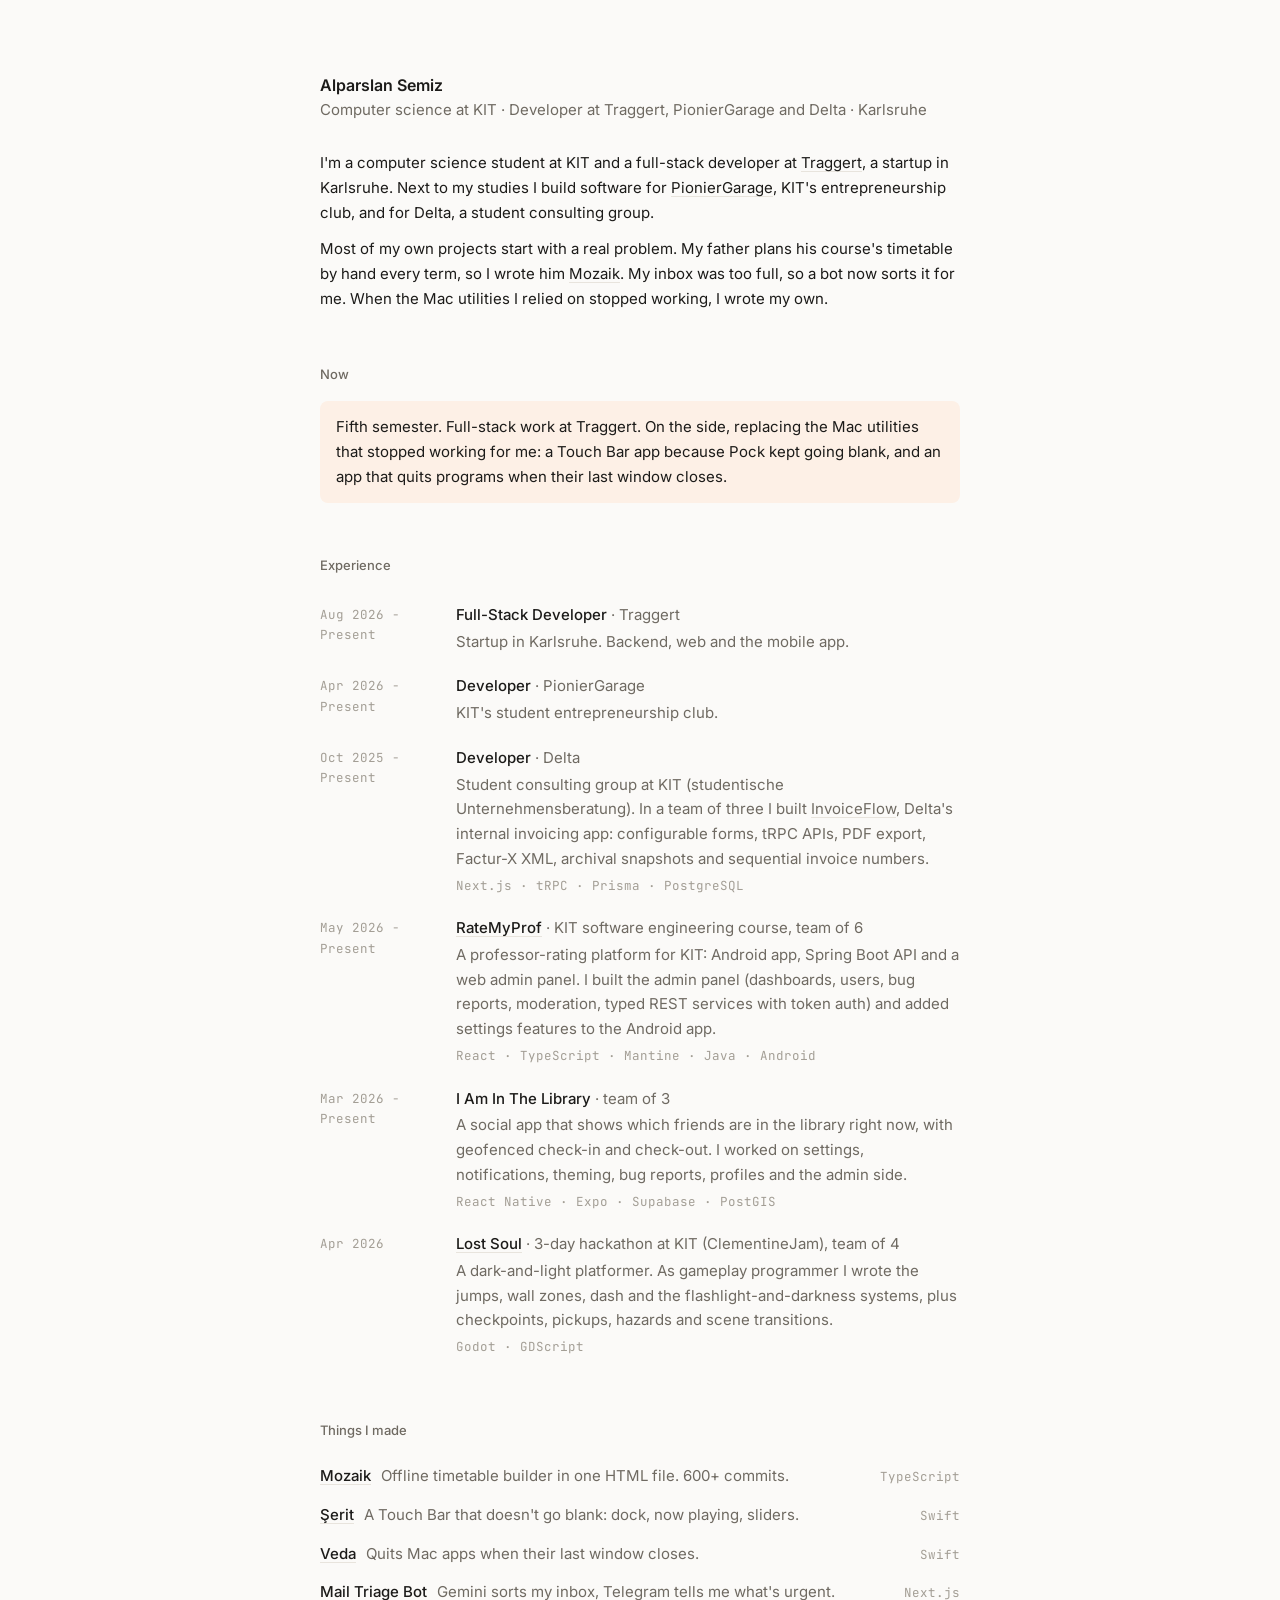
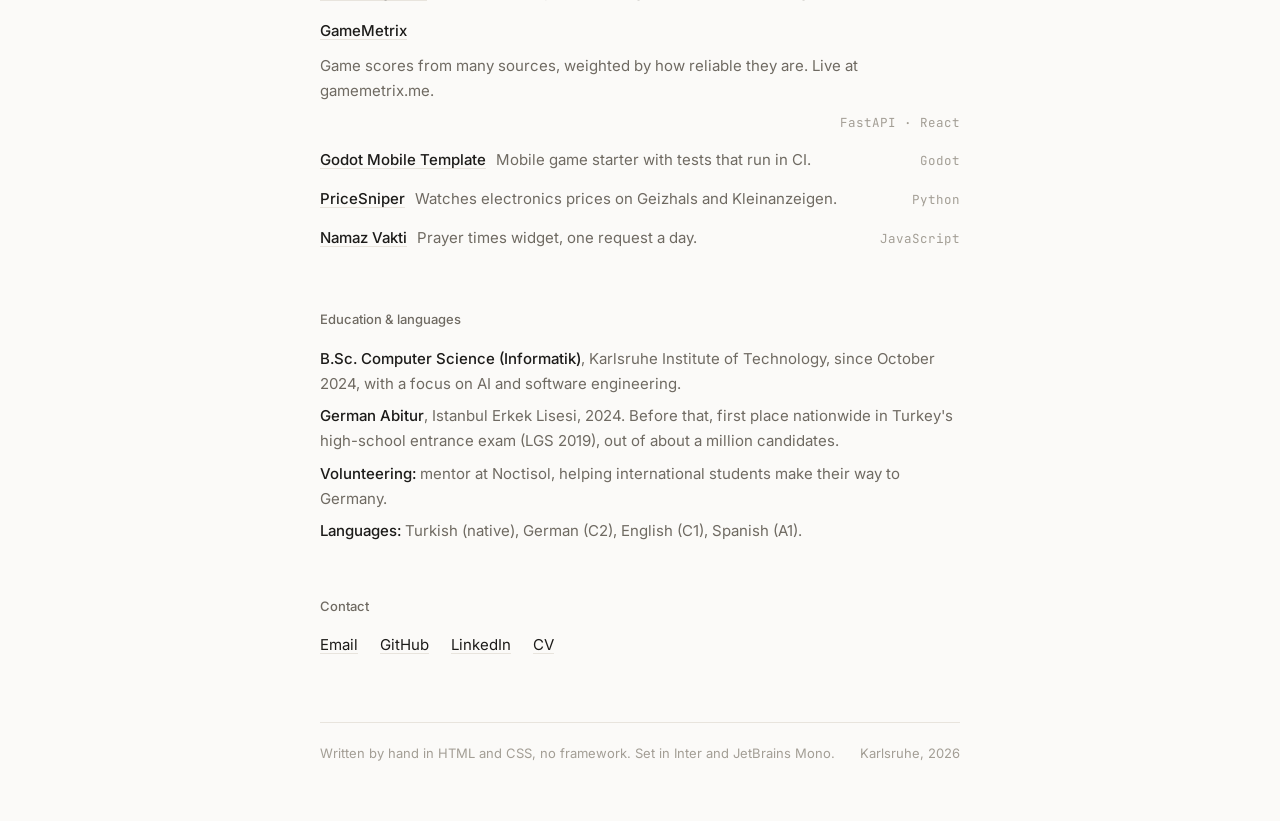
==== index.html @ f9fcf787 "Use the same intro as the GitHub profile" ====
<!doctype html>
<html lang="en">
<head>
<meta charset="utf-8">
<meta name="viewport" content="width=device-width, initial-scale=1">
<title>Alparslan Semiz</title>
<meta name="description" content="Computer science student at KIT and developer at Traggert and PionierGarage. I build small tools for specific people.">
<link rel="icon" href="data:image/svg+xml,<svg xmlns='http://www.w3.org/2000/svg' viewBox='0 0 100 100'><rect width='100' height='100' rx='22' fill='%23c2410c'/><text x='50' y='69' font-size='56' font-family='Georgia,serif' text-anchor='middle' fill='white'>a</text></svg>">
<link rel="preconnect" href="https://fonts.googleapis.com">
<link rel="preconnect" href="https://fonts.gstatic.com" crossorigin>
<link href="https://fonts.googleapis.com/css2?family=Inter:wght@400;500;600&family=JetBrains+Mono:wght@400&display=swap" rel="stylesheet">
<style>
:root{--bg:#fbfaf8;--ink:#1c1b19;--muted:#6f6a62;--faint:#a39e95;--line:#e8e4dd;--accent:#c2410c;--hl:#fdf0e6}
@media (prefers-color-scheme:dark){:root:not([data-theme="light"]){--bg:#121211;--ink:#ecebe8;--muted:#9d998f;--faint:#6b675f;--line:#262523;--accent:#fb923c;--hl:#2a1d14}}
:root[data-theme="dark"]{--bg:#121211;--ink:#ecebe8;--muted:#9d998f;--faint:#6b675f;--line:#262523;--accent:#fb923c;--hl:#2a1d14}
*{box-sizing:border-box;margin:0;padding:0}
body{background:var(--bg);color:var(--ink);font:15px/1.65 Inter,system-ui,sans-serif;-webkit-font-smoothing:antialiased}
main{max-width:680px;margin:0 auto;padding:72px 20px 56px}
a{color:inherit;text-decoration:underline;text-decoration-color:var(--line);text-underline-offset:3px;transition:text-decoration-color .15s}
a:hover{text-decoration-color:var(--accent)}
.mono{font-family:"JetBrains Mono",ui-monospace,monospace;font-size:12.5px;color:var(--faint)}
header h1{font-size:16px;font-weight:600}
header .sub{color:var(--muted)}
.intro{margin-top:28px}
.intro p+p{margin-top:12px}
section{margin-top:52px}
h2{font-size:13px;font-weight:500;color:var(--muted);margin-bottom:16px}
.now{background:var(--hl);border-radius:8px;padding:14px 16px;color:var(--ink)}
.rows{list-style:none}
.row{display:grid;grid-template-columns:116px 1fr;gap:4px 20px;padding:10px 0}
.row .when{padding-top:2px}
.row .what b{font-weight:500}
.row .what .org{color:var(--muted)}
.row .what p{color:var(--muted);margin-top:2px}
.row .what .meta{margin-top:4px}
.projects li{list-style:none;padding:7px 0;display:flex;gap:10px;align-items:baseline;flex-wrap:wrap}
.projects li a{font-weight:500}
.projects li span.d{color:var(--muted)}
.projects li .mono{margin-left:auto;white-space:nowrap}
.plain p{color:var(--muted)}
.plain p b{color:var(--ink);font-weight:500}
.contact{display:flex;flex-wrap:wrap;gap:8px 22px}
button.copy{font:inherit;color:inherit;background:none;border:0;cursor:pointer;text-decoration:underline;text-decoration-color:var(--line);text-underline-offset:3px}
button.copy:hover{text-decoration-color:var(--accent)}
footer{margin-top:64px;padding-top:20px;border-top:1px solid var(--line);color:var(--faint);font-size:13px;display:flex;justify-content:space-between;gap:12px;flex-wrap:wrap}
@media (max-width:560px){
  main{padding-top:48px}
  .row{grid-template-columns:1fr;gap:0}
  .projects li .mono{margin-left:0;width:100%}
}
</style>
</head>
<body>
<main>
  <header>
    <h1>Alparslan Semiz</h1>
    <div class="sub">Computer science at KIT · Developer at Traggert, PionierGarage and Delta · Karlsruhe</div>
  </header>

  <div class="intro">
    <p>I'm a computer science student at KIT and a full-stack developer at <a href="https://traggert.com">Traggert</a>, a startup in Karlsruhe. Next to my studies I build software for <a href="https://pioniergarage.de">PionierGarage</a>, KIT's entrepreneurship club, and for Delta, a student consulting group.</p>
    <p>Most of my own projects start with a real problem. My father plans his course's timetable by hand every term, so I wrote him <a href="https://github.com/AlparslanSemiz/Mozaik">Mozaik</a>. My inbox was too full, so a bot now sorts it for me. When the Mac utilities I relied on stopped working, I wrote my own.</p>
  </div>

  <section>
    <h2>Now</h2>
    <p class="now">Fifth semester. Full-stack work at Traggert. On the side, replacing the Mac utilities that stopped working for me: a Touch Bar app because Pock kept going blank, and an app that quits programs when their last window closes.</p>
  </section>

  <section>
    <h2>Experience</h2>
    <ul class="rows">
      <li class="row">
        <div class="when mono">Aug 2026 - Present</div>
        <div class="what"><b>Full-Stack Developer</b> <span class="org">· Traggert</span>
          <p>Startup in Karlsruhe. Backend, web and the mobile app.</p></div>
      </li>
      <li class="row">
        <div class="when mono">Apr 2026 - Present</div>
        <div class="what"><b>Developer</b> <span class="org">· PionierGarage</span>
          <p>KIT's student entrepreneurship club.</p></div>
      </li>
      <li class="row">
        <div class="when mono">Oct 2025 - Present</div>
        <div class="what"><b>Developer</b> <span class="org">· Delta</span>
          <p>Student consulting group at KIT (studentische Unternehmensberatung). In a team of three I built <a href="https://github.com/AlparslanSemiz/InvoiceFlow">InvoiceFlow</a>, Delta's internal invoicing app: configurable forms, tRPC APIs, PDF export, Factur-X XML, archival snapshots and sequential invoice numbers.</p>
          <div class="meta mono">Next.js · tRPC · Prisma · PostgreSQL</div></div>
      </li>
      <li class="row">
        <div class="when mono">May 2026 - Present</div>
        <div class="what"><b><a href="https://github.com/AlparslanSemiz/rate-my-professor">RateMyProf</a></b> <span class="org">· KIT software engineering course, team of 6</span>
          <p>A professor-rating platform for KIT: Android app, Spring Boot API and a web admin panel. I built the admin panel (dashboards, users, bug reports, moderation, typed REST services with token auth) and added settings features to the Android app.</p>
          <div class="meta mono">React · TypeScript · Mantine · Java · Android</div></div>
      </li>
      <li class="row">
        <div class="when mono">Mar 2026 - Present</div>
        <div class="what"><b>I Am In The Library</b> <span class="org">· team of 3</span>
          <p>A social app that shows which friends are in the library right now, with geofenced check-in and check-out. I worked on settings, notifications, theming, bug reports, profiles and the admin side.</p>
          <div class="meta mono">React Native · Expo · Supabase · PostGIS</div></div>
      </li>
      <li class="row">
        <div class="when mono">Apr 2026</div>
        <div class="what"><b><a href="https://github.com/AlparslanSemiz/lost-soul">Lost Soul</a></b> <span class="org">· 3-day hackathon at KIT (ClementineJam), team of 4</span>
          <p>A dark-and-light platformer. As gameplay programmer I wrote the jumps, wall zones, dash and the flashlight-and-darkness systems, plus checkpoints, pickups, hazards and scene transitions.</p>
          <div class="meta mono">Godot · GDScript</div></div>
      </li>
    </ul>
  </section>

  <section>
    <h2>Things I made</h2>
    <ul class="projects">
      <li><a href="https://github.com/AlparslanSemiz/Mozaik">Mozaik</a><span class="d">Offline timetable builder in one HTML file. 600+ commits.</span><span class="mono">TypeScript</span></li>
      <li><a href="https://github.com/AlparslanSemiz/Serit">Şerit</a><span class="d">A Touch Bar that doesn't go blank: dock, now playing, sliders.</span><span class="mono">Swift</span></li>
      <li><a href="https://github.com/AlparslanSemiz/Veda">Veda</a><span class="d">Quits Mac apps when their last window closes.</span><span class="mono">Swift</span></li>
      <li><a href="https://github.com/AlparslanSemiz/mail-triage-bot">Mail Triage Bot</a><span class="d">Gemini sorts my inbox, Telegram tells me what's urgent.</span><span class="mono">Next.js</span></li>
      <li><a href="https://gamemetrix.me">GameMetrix</a><span class="d">Game scores from many sources, weighted by how reliable they are. Live at gamemetrix.me.</span><span class="mono">FastAPI · React</span></li>
      <li><a href="https://github.com/AlparslanSemiz/godot-mobile-template">Godot Mobile Template</a><span class="d">Mobile game starter with tests that run in CI.</span><span class="mono">Godot</span></li>
      <li><a href="https://github.com/AlparslanSemiz/priceSniper">PriceSniper</a><span class="d">Watches electronics prices on Geizhals and Kleinanzeigen.</span><span class="mono">Python</span></li>
      <li><a href="https://github.com/AlparslanSemiz/namaz-vakti-widget">Namaz Vakti</a><span class="d">Prayer times widget, one request a day.</span><span class="mono">JavaScript</span></li>
    </ul>
  </section>

  <section class="plain">
    <h2>Education &amp; languages</h2>
    <p><b>B.Sc. Computer Science (Informatik)</b>, Karlsruhe Institute of Technology, since October 2024, with a focus on AI and software engineering.</p>
    <p style="margin-top:8px"><b>German Abitur</b>, Istanbul Erkek Lisesi, 2024. Before that, first place nationwide in Turkey's high-school entrance exam (LGS 2019), out of about a million candidates.</p>
    <p style="margin-top:8px"><b>Volunteering:</b> mentor at Noctisol, helping international students make their way to Germany.</p>
    <p style="margin-top:8px"><b>Languages:</b> Turkish (native), German (C2), English (C1), Spanish (A1).</p>
  </section>

  <section>
    <h2>Contact</h2>
    <div class="contact">
      <button class="copy" data-u="alparslansemiz" data-d="outlook.com" title="Copy email">Email</button>
      <a href="https://github.com/AlparslanSemiz">GitHub</a>
      <a href="https://www.linkedin.com/in/alparslansemiz/">LinkedIn</a>
      <a href="cv.html">CV</a>
    </div>
  </section>

  <footer>
    <span>Written by hand in HTML and CSS, no framework. Set in Inter and JetBrains Mono.</span>
    <span>Karlsruhe, 2026</span>
  </footer>
</main>
<script>
document.querySelectorAll('button.copy').forEach(function(b){
  var addr=b.dataset.u+'@'+b.dataset.d;
  b.addEventListener('click',function(){
    var done=function(){b.textContent='Copied: '+addr;setTimeout(function(){b.textContent='Email'},2400)};
    if(navigator.clipboard){navigator.clipboard.writeText(addr).then(done,function(){location.href='mailto:'+addr})}else{location.href='mailto:'+addr}
  });
});
</script>
</body>
</html>
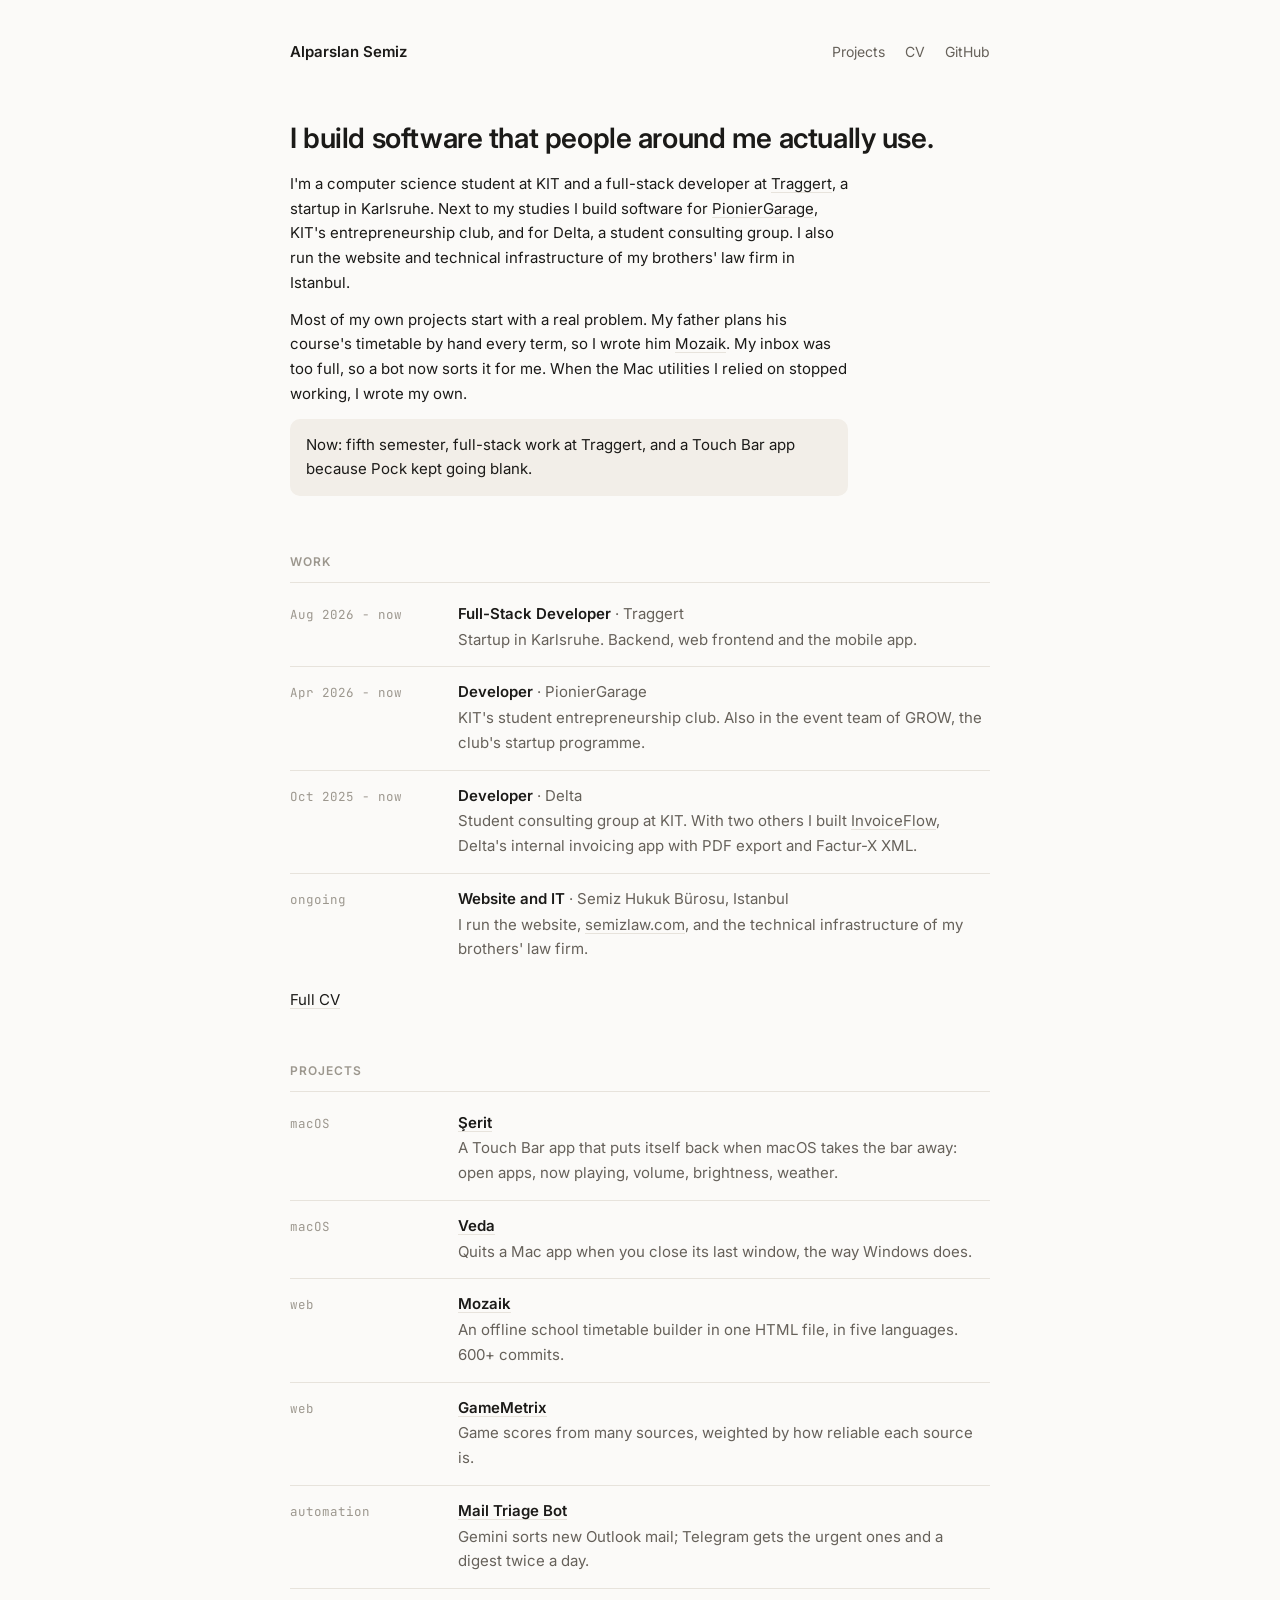
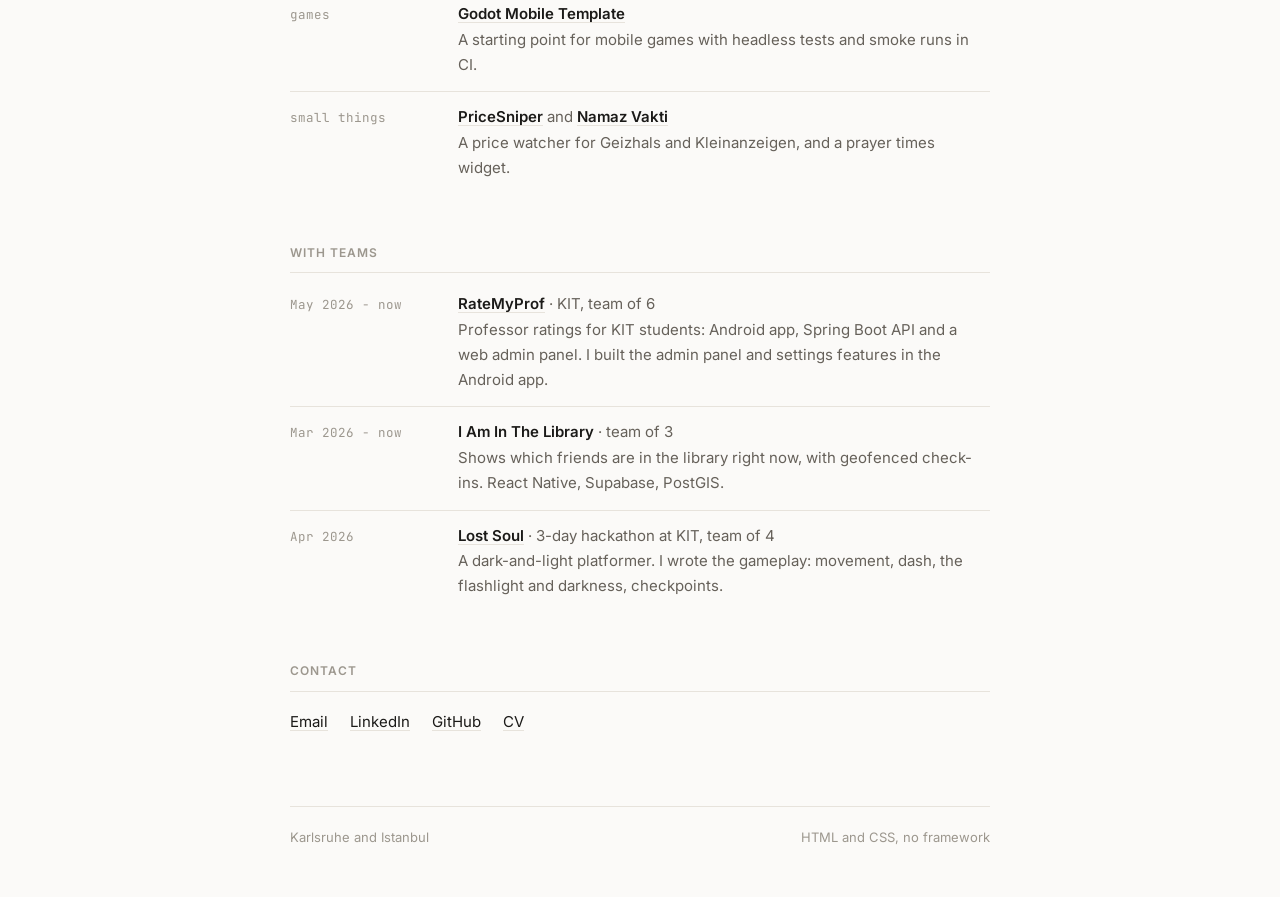
==== commit 8ece4553: "One design for the whole site: shared stylesheet, same header and grid on home and CV, cleaner print" ====
--- a/index.html
+++ b/index.html
@@ -4,151 +4,116 @@
 <meta charset="utf-8">
 <meta name="viewport" content="width=device-width, initial-scale=1">
 <title>Alparslan Semiz</title>
-<meta name="description" content="Computer science student at KIT and developer at Traggert and PionierGarage. I build small tools for specific people.">
+<meta name="description" content="Computer science student at KIT and full-stack developer at Traggert in Karlsruhe.">
 <link rel="icon" href="data:image/svg+xml,<svg xmlns='http://www.w3.org/2000/svg' viewBox='0 0 100 100'><rect width='100' height='100' rx='22' fill='%23c2410c'/><text x='50' y='69' font-size='56' font-family='Georgia,serif' text-anchor='middle' fill='white'>a</text></svg>">
 <link rel="preconnect" href="https://fonts.googleapis.com">
 <link rel="preconnect" href="https://fonts.gstatic.com" crossorigin>
 <link href="https://fonts.googleapis.com/css2?family=Inter:wght@400;500;600&family=JetBrains+Mono:wght@400&display=swap" rel="stylesheet">
-<style>
-:root{--bg:#fbfaf8;--ink:#1c1b19;--muted:#6f6a62;--faint:#a39e95;--line:#e8e4dd;--accent:#c2410c;--hl:#fdf0e6}
-@media (prefers-color-scheme:dark){:root:not([data-theme="light"]){--bg:#121211;--ink:#ecebe8;--muted:#9d998f;--faint:#6b675f;--line:#262523;--accent:#fb923c;--hl:#2a1d14}}
-:root[data-theme="dark"]{--bg:#121211;--ink:#ecebe8;--muted:#9d998f;--faint:#6b675f;--line:#262523;--accent:#fb923c;--hl:#2a1d14}
-*{box-sizing:border-box;margin:0;padding:0}
-body{background:var(--bg);color:var(--ink);font:15px/1.65 Inter,system-ui,sans-serif;-webkit-font-smoothing:antialiased}
-main{max-width:680px;margin:0 auto;padding:72px 20px 56px}
-a{color:inherit;text-decoration:underline;text-decoration-color:var(--line);text-underline-offset:3px;transition:text-decoration-color .15s}
-a:hover{text-decoration-color:var(--accent)}
-.mono{font-family:"JetBrains Mono",ui-monospace,monospace;font-size:12.5px;color:var(--faint)}
-header h1{font-size:16px;font-weight:600}
-header .sub{color:var(--muted)}
-.intro{margin-top:28px}
-.intro p+p{margin-top:12px}
-section{margin-top:52px}
-h2{font-size:13px;font-weight:500;color:var(--muted);margin-bottom:16px}
-.now{background:var(--hl);border-radius:8px;padding:14px 16px;color:var(--ink)}
-.rows{list-style:none}
-.row{display:grid;grid-template-columns:116px 1fr;gap:4px 20px;padding:10px 0}
-.row .when{padding-top:2px}
-.row .what b{font-weight:500}
-.row .what .org{color:var(--muted)}
-.row .what p{color:var(--muted);margin-top:2px}
-.row .what .meta{margin-top:4px}
-.projects li{list-style:none;padding:7px 0;display:flex;gap:10px;align-items:baseline;flex-wrap:wrap}
-.projects li a{font-weight:500}
-.projects li span.d{color:var(--muted)}
-.projects li .mono{margin-left:auto;white-space:nowrap}
-.plain p{color:var(--muted)}
-.plain p b{color:var(--ink);font-weight:500}
-.contact{display:flex;flex-wrap:wrap;gap:8px 22px}
-button.copy{font:inherit;color:inherit;background:none;border:0;cursor:pointer;text-decoration:underline;text-decoration-color:var(--line);text-underline-offset:3px}
-button.copy:hover{text-decoration-color:var(--accent)}
-footer{margin-top:64px;padding-top:20px;border-top:1px solid var(--line);color:var(--faint);font-size:13px;display:flex;justify-content:space-between;gap:12px;flex-wrap:wrap}
-@media (max-width:560px){
-  main{padding-top:48px}
-  .row{grid-template-columns:1fr;gap:0}
-  .projects li .mono{margin-left:0;width:100%}
-}
-</style>
+<link rel="stylesheet" href="style.css">
 </head>
 <body>
-<main>
-  <header>
-    <h1>Alparslan Semiz</h1>
-    <div class="sub">Computer science at KIT · Developer at Traggert, PionierGarage and Delta · Karlsruhe</div>
+<div class="wrap">
+  <header class="top">
+    <a class="name" href="./">Alparslan Semiz</a>
+    <nav><a href="#projects">Projects</a><a href="cv.html">CV</a><a href="https://github.com/AlparslanSemiz">GitHub</a></nav>
   </header>
 
-  <div class="intro">
-    <p>I'm a computer science student at KIT and a full-stack developer at <a href="https://traggert.com">Traggert</a>, a startup in Karlsruhe. Next to my studies I build software for <a href="https://pioniergarage.de">PionierGarage</a>, KIT's entrepreneurship club, and for Delta, a student consulting group.</p>
+  <div class="lead">
+    <h1>I build software that people around me actually use.</h1>
+    <p>I'm a computer science student at KIT and a full-stack developer at <a href="https://traggert.com">Traggert</a>, a startup in Karlsruhe. Next to my studies I build software for <a href="https://pioniergarage.de">PionierGarage</a>, KIT's entrepreneurship club, and for Delta, a student consulting group. I also run the website and technical infrastructure of my brothers' law firm in Istanbul.</p>
     <p>Most of my own projects start with a real problem. My father plans his course's timetable by hand every term, so I wrote him <a href="https://github.com/AlparslanSemiz/Mozaik">Mozaik</a>. My inbox was too full, so a bot now sorts it for me. When the Mac utilities I relied on stopped working, I wrote my own.</p>
+    <p class="note">Now: fifth semester, full-stack work at Traggert, and a Touch Bar app because Pock kept going blank.</p>
   </div>
 
   <section>
-    <h2>Now</h2>
-    <p class="now">Fifth semester. Full-stack work at Traggert. On the side, replacing the Mac utilities that stopped working for me: a Touch Bar app because Pock kept going blank, and an app that quits programs when their last window closes.</p>
+    <h2>Work</h2>
+    <div class="row">
+      <div class="when mono">Aug 2026 - now</div>
+      <div><h3>Full-Stack Developer <span class="at">· Traggert</span></h3><p>Startup in Karlsruhe. Backend, web frontend and the mobile app.</p></div>
+    </div>
+    <div class="row">
+      <div class="when mono">Apr 2026 - now</div>
+      <div><h3>Developer <span class="at">· PionierGarage</span></h3><p>KIT's student entrepreneurship club. Also in the event team of GROW, the club's startup programme.</p></div>
+    </div>
+    <div class="row">
+      <div class="when mono">Oct 2025 - now</div>
+      <div><h3>Developer <span class="at">· Delta</span></h3><p>Student consulting group at KIT. With two others I built <a href="https://github.com/AlparslanSemiz/InvoiceFlow">InvoiceFlow</a>, Delta's internal invoicing app with PDF export and Factur-X XML.</p></div>
+    </div>
+    <div class="row">
+      <div class="when mono">ongoing</div>
+      <div><h3>Website and IT <span class="at">· Semiz Hukuk Bürosu, Istanbul</span></h3><p>I run the website, <a href="https://semizlaw.com">semizlaw.com</a>, and the technical infrastructure of my brothers' law firm.</p></div>
+    </div>
+    <p class="links"><a href="cv.html">Full CV</a></p>
+  </section>
+
+  <section id="projects">
+    <h2>Projects</h2>
+    <div class="row">
+      <div class="when mono">macOS</div>
+      <div><h3><a href="https://github.com/AlparslanSemiz/Serit">Şerit</a></h3><p>A Touch Bar app that puts itself back when macOS takes the bar away: open apps, now playing, volume, brightness, weather.</p></div>
+    </div>
+    <div class="row">
+      <div class="when mono">macOS</div>
+      <div><h3><a href="https://github.com/AlparslanSemiz/Veda">Veda</a></h3><p>Quits a Mac app when you close its last window, the way Windows does.</p></div>
+    </div>
+    <div class="row">
+      <div class="when mono">web</div>
+      <div><h3><a href="https://github.com/AlparslanSemiz/Mozaik">Mozaik</a></h3><p>An offline school timetable builder in one HTML file, in five languages. 600+ commits.</p></div>
+    </div>
+    <div class="row">
+      <div class="when mono">web</div>
+      <div><h3><a href="https://gamemetrix.me">GameMetrix</a></h3><p>Game scores from many sources, weighted by how reliable each source is.</p></div>
+    </div>
+    <div class="row">
+      <div class="when mono">automation</div>
+      <div><h3><a href="https://github.com/AlparslanSemiz/mail-triage-bot">Mail Triage Bot</a></h3><p>Gemini sorts new Outlook mail; Telegram gets the urgent ones and a digest twice a day.</p></div>
+    </div>
+    <div class="row">
+      <div class="when mono">games</div>
+      <div><h3><a href="https://github.com/AlparslanSemiz/godot-mobile-template">Godot Mobile Template</a></h3><p>A starting point for mobile games with headless tests and smoke runs in CI.</p></div>
+    </div>
+    <div class="row">
+      <div class="when mono">small things</div>
+      <div><h3><a href="https://github.com/AlparslanSemiz/priceSniper">PriceSniper</a> <span class="at">and</span> <a href="https://github.com/AlparslanSemiz/namaz-vakti-widget">Namaz Vakti</a></h3><p>A price watcher for Geizhals and Kleinanzeigen, and a prayer times widget.</p></div>
+    </div>
   </section>
 
   <section>
-    <h2>Experience</h2>
-    <ul class="rows">
-      <li class="row">
-        <div class="when mono">Aug 2026 - Present</div>
-        <div class="what"><b>Full-Stack Developer</b> <span class="org">· Traggert</span>
-          <p>Startup in Karlsruhe. Backend, web and the mobile app.</p></div>
-      </li>
-      <li class="row">
-        <div class="when mono">Apr 2026 - Present</div>
-        <div class="what"><b>Developer</b> <span class="org">· PionierGarage</span>
-          <p>KIT's student entrepreneurship club.</p></div>
-      </li>
-      <li class="row">
-        <div class="when mono">Oct 2025 - Present</div>
-        <div class="what"><b>Developer</b> <span class="org">· Delta</span>
-          <p>Student consulting group at KIT (studentische Unternehmensberatung). In a team of three I built <a href="https://github.com/AlparslanSemiz/InvoiceFlow">InvoiceFlow</a>, Delta's internal invoicing app: configurable forms, tRPC APIs, PDF export, Factur-X XML, archival snapshots and sequential invoice numbers.</p>
-          <div class="meta mono">Next.js · tRPC · Prisma · PostgreSQL</div></div>
-      </li>
-      <li class="row">
-        <div class="when mono">May 2026 - Present</div>
-        <div class="what"><b><a href="https://github.com/AlparslanSemiz/rate-my-professor">RateMyProf</a></b> <span class="org">· KIT software engineering course, team of 6</span>
-          <p>A professor-rating platform for KIT: Android app, Spring Boot API and a web admin panel. I built the admin panel (dashboards, users, bug reports, moderation, typed REST services with token auth) and added settings features to the Android app.</p>
-          <div class="meta mono">React · TypeScript · Mantine · Java · Android</div></div>
-      </li>
-      <li class="row">
-        <div class="when mono">Mar 2026 - Present</div>
-        <div class="what"><b>I Am In The Library</b> <span class="org">· team of 3</span>
-          <p>A social app that shows which friends are in the library right now, with geofenced check-in and check-out. I worked on settings, notifications, theming, bug reports, profiles and the admin side.</p>
-          <div class="meta mono">React Native · Expo · Supabase · PostGIS</div></div>
-      </li>
-      <li class="row">
-        <div class="when mono">Apr 2026</div>
-        <div class="what"><b><a href="https://github.com/AlparslanSemiz/lost-soul">Lost Soul</a></b> <span class="org">· 3-day hackathon at KIT (ClementineJam), team of 4</span>
-          <p>A dark-and-light platformer. As gameplay programmer I wrote the jumps, wall zones, dash and the flashlight-and-darkness systems, plus checkpoints, pickups, hazards and scene transitions.</p>
-          <div class="meta mono">Godot · GDScript</div></div>
-      </li>
-    </ul>
-  </section>
-
-  <section>
-    <h2>Things I made</h2>
-    <ul class="projects">
-      <li><a href="https://github.com/AlparslanSemiz/Mozaik">Mozaik</a><span class="d">Offline timetable builder in one HTML file. 600+ commits.</span><span class="mono">TypeScript</span></li>
-      <li><a href="https://github.com/AlparslanSemiz/Serit">Şerit</a><span class="d">A Touch Bar that doesn't go blank: dock, now playing, sliders.</span><span class="mono">Swift</span></li>
-      <li><a href="https://github.com/AlparslanSemiz/Veda">Veda</a><span class="d">Quits Mac apps when their last window closes.</span><span class="mono">Swift</span></li>
-      <li><a href="https://github.com/AlparslanSemiz/mail-triage-bot">Mail Triage Bot</a><span class="d">Gemini sorts my inbox, Telegram tells me what's urgent.</span><span class="mono">Next.js</span></li>
-      <li><a href="https://gamemetrix.me">GameMetrix</a><span class="d">Game scores from many sources, weighted by how reliable they are. Live at gamemetrix.me.</span><span class="mono">FastAPI · React</span></li>
-      <li><a href="https://github.com/AlparslanSemiz/godot-mobile-template">Godot Mobile Template</a><span class="d">Mobile game starter with tests that run in CI.</span><span class="mono">Godot</span></li>
-      <li><a href="https://github.com/AlparslanSemiz/priceSniper">PriceSniper</a><span class="d">Watches electronics prices on Geizhals and Kleinanzeigen.</span><span class="mono">Python</span></li>
-      <li><a href="https://github.com/AlparslanSemiz/namaz-vakti-widget">Namaz Vakti</a><span class="d">Prayer times widget, one request a day.</span><span class="mono">JavaScript</span></li>
-    </ul>
-  </section>
-
-  <section class="plain">
-    <h2>Education &amp; languages</h2>
-    <p><b>B.Sc. Computer Science (Informatik)</b>, Karlsruhe Institute of Technology, since October 2024, with a focus on AI and software engineering.</p>
-    <p style="margin-top:8px"><b>German Abitur</b>, Istanbul Erkek Lisesi, 2024. Before that, first place nationwide in Turkey's high-school entrance exam (LGS 2019), out of about a million candidates.</p>
-    <p style="margin-top:8px"><b>Volunteering:</b> mentor at Noctisol, helping international students make their way to Germany.</p>
-    <p style="margin-top:8px"><b>Languages:</b> Turkish (native), German (C2), English (C1), Spanish (A1).</p>
+    <h2>With teams</h2>
+    <div class="row">
+      <div class="when mono">May 2026 - now</div>
+      <div><h3><a href="https://github.com/AlparslanSemiz/rate-my-professor">RateMyProf</a> <span class="at">· KIT, team of 6</span></h3><p>Professor ratings for KIT students: Android app, Spring Boot API and a web admin panel. I built the admin panel and settings features in the Android app.</p></div>
+    </div>
+    <div class="row">
+      <div class="when mono">Mar 2026 - now</div>
+      <div><h3>I Am In The Library <span class="at">· team of 3</span></h3><p>Shows which friends are in the library right now, with geofenced check-ins. React Native, Supabase, PostGIS.</p></div>
+    </div>
+    <div class="row">
+      <div class="when mono">Apr 2026</div>
+      <div><h3><a href="https://github.com/AlparslanSemiz/lost-soul">Lost Soul</a> <span class="at">· 3-day hackathon at KIT, team of 4</span></h3><p>A dark-and-light platformer. I wrote the gameplay: movement, dash, the flashlight and darkness, checkpoints.</p></div>
+    </div>
   </section>
 
   <section>
     <h2>Contact</h2>
-    <div class="contact">
-      <button class="copy" data-u="alparslansemiz" data-d="outlook.com" title="Copy email">Email</button>
+    <div class="links">
+      <button class="link" data-u="alparslansemiz" data-d="outlook.com">Email</button>
+      <a href="https://www.linkedin.com/in/alparslansemiz/">LinkedIn</a>
       <a href="https://github.com/AlparslanSemiz">GitHub</a>
-      <a href="https://www.linkedin.com/in/alparslansemiz/">LinkedIn</a>
       <a href="cv.html">CV</a>
     </div>
   </section>
 
   <footer>
-    <span>Written by hand in HTML and CSS, no framework. Set in Inter and JetBrains Mono.</span>
-    <span>Karlsruhe, 2026</span>
+    <span>Karlsruhe and Istanbul</span>
+    <span>HTML and CSS, no framework</span>
   </footer>
-</main>
+</div>
 <script>
-document.querySelectorAll('button.copy').forEach(function(b){
-  var addr=b.dataset.u+'@'+b.dataset.d;
+document.querySelectorAll('button.link').forEach(function(b){
+  var addr=b.dataset.u+'@'+b.dataset.d, label=b.textContent;
   b.addEventListener('click',function(){
-    var done=function(){b.textContent='Copied: '+addr;setTimeout(function(){b.textContent='Email'},2400)};
+    var done=function(){b.textContent='Copied: '+addr;setTimeout(function(){b.textContent=label},2400)};
     if(navigator.clipboard){navigator.clipboard.writeText(addr).then(done,function(){location.href='mailto:'+addr})}else{location.href='mailto:'+addr}
   });
 });
--- a/style.css
+++ b/style.css
@@ -0,0 +1,90 @@
+/* Shared by index.html and cv.html. One column, one grid, one set of type sizes. */
+:root{
+  --bg:#fbfaf8; --paper:#ffffff; --ink:#1b1a18; --muted:#66615a; --faint:#9c978e; --line:#e7e3dc;
+  --accent:#c2410c; --chip:#f2eee8;
+  --date:146px; --gap:22px;
+}
+@media (prefers-color-scheme:dark){:root:not([data-theme="light"]){
+  --bg:#121211; --paper:#171716; --ink:#ecebe7; --muted:#a19c92; --faint:#6d6961; --line:#272624; --accent:#fb923c; --chip:#211f1d;
+}}
+:root[data-theme="dark"]{
+  --bg:#121211; --paper:#171716; --ink:#ecebe7; --muted:#a19c92; --faint:#6d6961; --line:#272624; --accent:#fb923c; --chip:#211f1d;
+}
+*{box-sizing:border-box;margin:0;padding:0}
+html{-webkit-text-size-adjust:100%}
+body{background:var(--bg);color:var(--ink);font:15px/1.65 Inter,system-ui,-apple-system,sans-serif;-webkit-font-smoothing:antialiased}
+.wrap{max-width:740px;margin:0 auto;padding:0 20px}
+
+a{color:inherit;text-decoration:underline;text-decoration-color:var(--line);text-underline-offset:3px;transition:text-decoration-color .15s}
+a:hover{text-decoration-color:var(--accent)}
+.mono{font-family:"JetBrains Mono",ui-monospace,SFMono-Regular,monospace;font-size:12.5px;color:var(--faint)}
+
+/* top bar, identical on both pages */
+.top{display:flex;justify-content:space-between;align-items:baseline;gap:16px;padding:40px 0 0}
+.top .name{font-weight:600;text-decoration:none}
+.top nav{display:flex;gap:20px;font-size:14px}
+.top nav a{color:var(--muted);text-decoration:none}
+.top nav a:hover,.top nav a[aria-current]{color:var(--ink)}
+
+/* page heading */
+.lead{padding:56px 0 8px}
+.lead h1{font-size:28px;line-height:1.25;font-weight:600;letter-spacing:-.015em}
+.lead .sub{color:var(--muted);margin-top:6px}
+.lead p{margin-top:16px;max-width:62ch}
+.lead p+p{margin-top:12px}
+
+/* sections */
+section{padding-top:48px}
+h2{font-size:12px;font-weight:600;letter-spacing:.08em;text-transform:uppercase;color:var(--faint);
+   padding-bottom:10px;margin-bottom:6px;border-bottom:1px solid var(--line)}
+
+/* the one row layout: date on the left, content on the right */
+.row{display:grid;grid-template-columns:var(--date) 1fr;gap:2px var(--gap);padding:14px 0}
+.row + .row{border-top:1px solid var(--line)}
+.row .when{padding-top:2px}
+.row h3{font-size:15px;font-weight:600;line-height:1.45}
+.row h3 .at{font-weight:400;color:var(--muted)}
+.row p,.row li{color:var(--muted)}
+.row p{margin-top:3px}
+.row ul{margin:6px 0 0 18px}
+.row li+li{margin-top:2px}
+.row .tags{margin-top:8px;display:flex;flex-wrap:wrap;gap:6px}
+.row .tags span{font-family:"JetBrains Mono",monospace;font-size:11.5px;background:var(--chip);color:var(--muted);padding:3px 8px;border-radius:6px}
+
+.note{background:var(--chip);border-radius:10px;padding:14px 16px;margin-top:14px}
+
+/* key/value list (skills, languages) */
+.kv{display:grid;grid-template-columns:var(--date) 1fr;gap:8px var(--gap);padding-top:12px}
+.kv dt{font-family:"JetBrains Mono",monospace;font-size:12.5px;color:var(--faint);padding-top:2px}
+.kv dd{color:var(--ink)}
+
+.links{display:flex;flex-wrap:wrap;gap:8px 22px;padding-top:12px}
+button.link{font:inherit;color:inherit;background:none;border:0;cursor:pointer;text-decoration:underline;text-decoration-color:var(--line);text-underline-offset:3px}
+button.link:hover{text-decoration-color:var(--accent)}
+
+footer{margin-top:72px;padding:20px 0 48px;border-top:1px solid var(--line);color:var(--faint);font-size:13px;display:flex;justify-content:space-between;gap:12px;flex-wrap:wrap}
+
+.print{font-size:14px}
+@media (max-width:600px){
+  :root{--date:1fr}
+  .row,.kv{grid-template-columns:1fr;gap:0}
+  .kv dd{margin-bottom:8px}
+  .lead{padding-top:40px}
+  .top nav{gap:14px}
+}
+
+@media print{
+  @page{size:A4;margin:14mm 15mm}
+  :root{--bg:#fff;--paper:#fff;--ink:#111;--muted:#3f3c38;--faint:#6d6961;--line:#dedad3;--accent:#9a3412;--chip:#f3f0eb;--date:33mm}
+  .mono,.kv dt{font-size:8pt}
+  .row h3{font-size:10.5pt}
+  body{font-size:9.6pt;line-height:1.45;background:#fff}
+  .wrap{max-width:none;padding:0}
+  .top,.no-print,footer{display:none}
+  .lead{padding:10px 0 0}
+  .lead h1{font-size:19pt}
+  section{padding-top:14px;break-inside:auto}
+  .row{padding:6px 0;break-inside:avoid}
+  .row .tags span{background:none;padding:0;margin-right:4px}
+  a{text-decoration:none}
+}
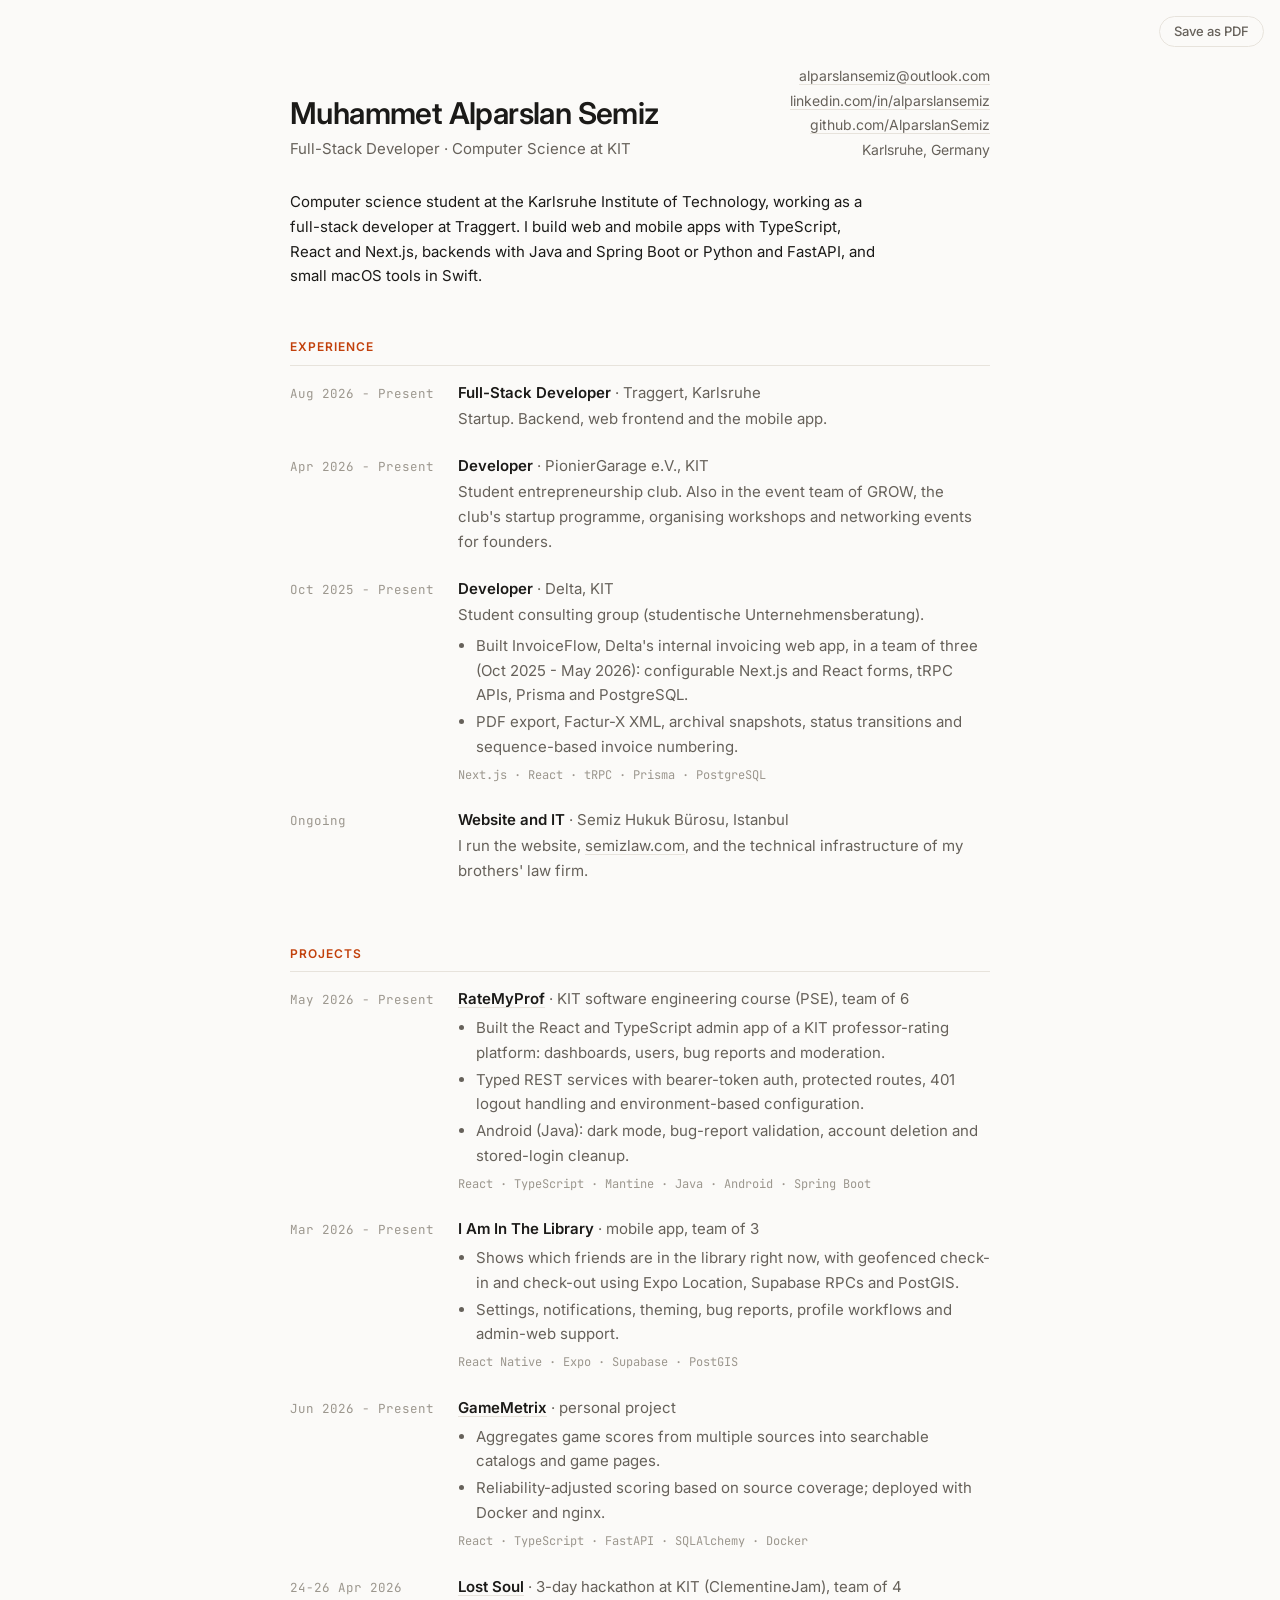
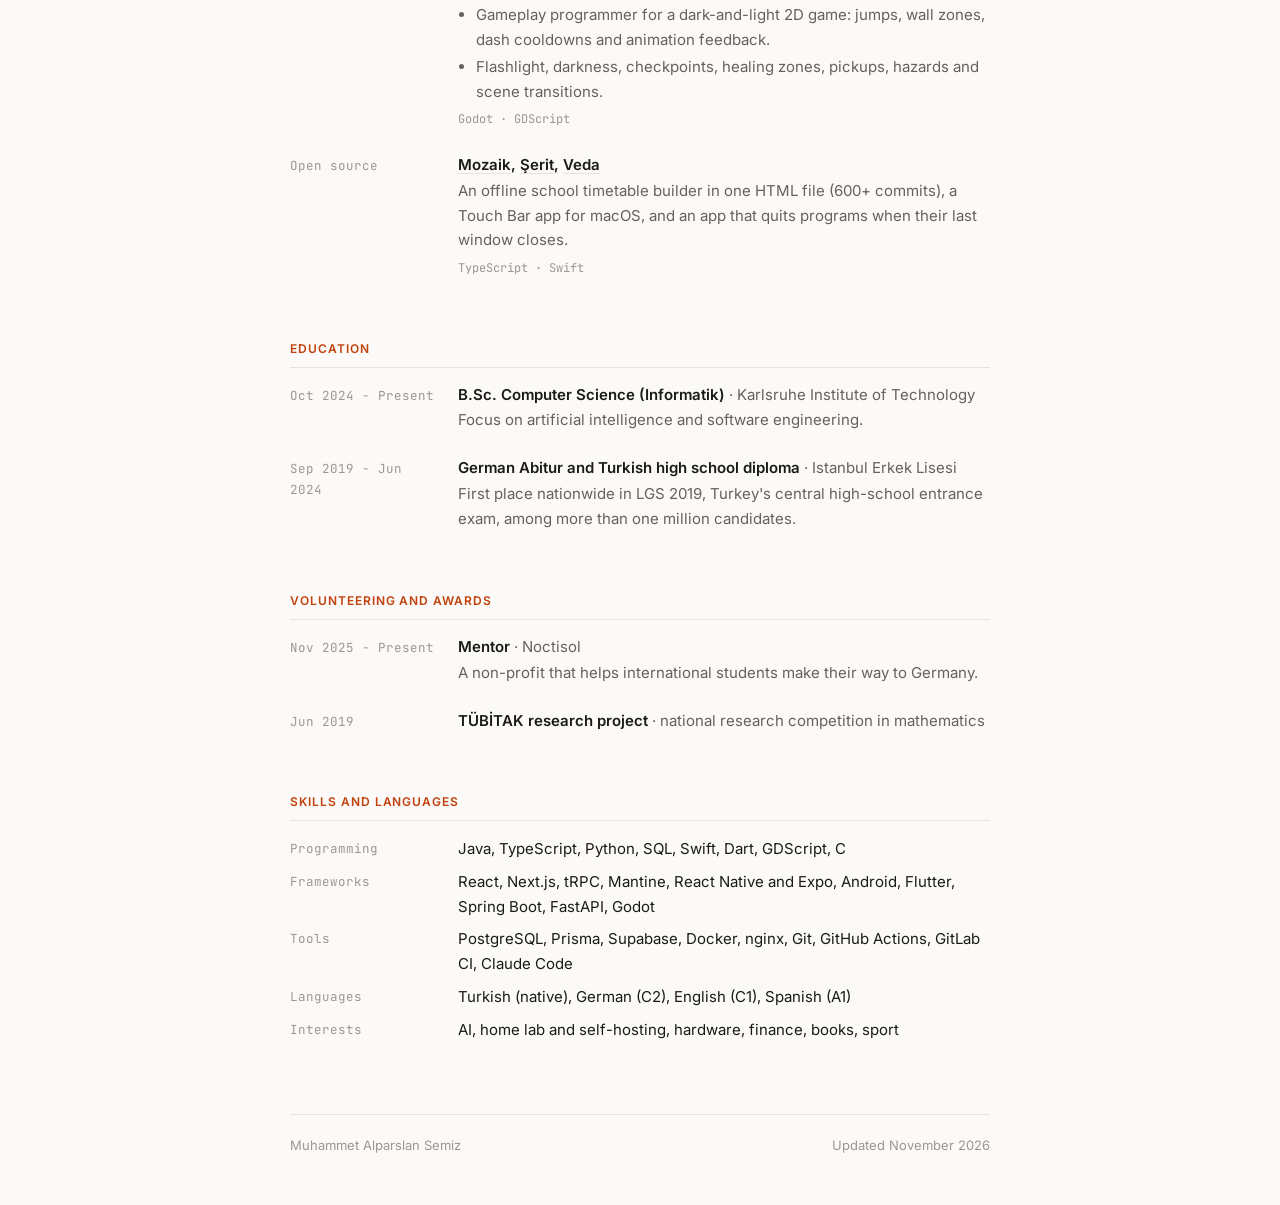
==== commit 58182736: "Make the site a single CV page; cv.html redirects to it" ====
--- a/index.html
+++ b/index.html
@@ -3,8 +3,8 @@
 <head>
 <meta charset="utf-8">
 <meta name="viewport" content="width=device-width, initial-scale=1">
-<title>Alparslan Semiz</title>
-<meta name="description" content="Computer science student at KIT and full-stack developer at Traggert in Karlsruhe.">
+<title>Alparslan Semiz · CV</title>
+<meta name="description" content="Alparslan Semiz: computer science student at KIT and full-stack developer at Traggert in Karlsruhe.">
 <link rel="icon" href="data:image/svg+xml,<svg xmlns='http://www.w3.org/2000/svg' viewBox='0 0 100 100'><rect width='100' height='100' rx='22' fill='%23c2410c'/><text x='50' y='69' font-size='56' font-family='Georgia,serif' text-anchor='middle' fill='white'>a</text></svg>">
 <link rel="preconnect" href="https://fonts.googleapis.com">
 <link rel="preconnect" href="https://fonts.gstatic.com" crossorigin>
@@ -12,111 +12,140 @@
 <link rel="stylesheet" href="style.css">
 </head>
 <body>
+<button class="save" onclick="window.print()">Save as PDF</button>
 <div class="wrap">
-  <header class="top">
-    <a class="name" href="./">Alparslan Semiz</a>
-    <nav><a href="#projects">Projects</a><a href="cv.html">CV</a><a href="https://github.com/AlparslanSemiz">GitHub</a></nav>
+  <header class="cv-head">
+    <div>
+      <h1>Muhammet Alparslan Semiz</h1>
+      <div class="role">Full-Stack Developer · Computer Science at KIT</div>
+    </div>
+    <div class="contact">
+      <a href="mailto:alparslansemiz@outlook.com">alparslansemiz@outlook.com</a><br>
+      <a href="https://www.linkedin.com/in/alparslansemiz/">linkedin.com/in/alparslansemiz</a><br>
+      <a href="https://github.com/AlparslanSemiz">github.com/AlparslanSemiz</a><br>
+      Karlsruhe, Germany
+    </div>
   </header>
 
-  <div class="lead">
-    <h1>I build software that people around me actually use.</h1>
-    <p>I'm a computer science student at KIT and a full-stack developer at <a href="https://traggert.com">Traggert</a>, a startup in Karlsruhe. Next to my studies I build software for <a href="https://pioniergarage.de">PionierGarage</a>, KIT's entrepreneurship club, and for Delta, a student consulting group. I also run the website and technical infrastructure of my brothers' law firm in Istanbul.</p>
-    <p>Most of my own projects start with a real problem. My father plans his course's timetable by hand every term, so I wrote him <a href="https://github.com/AlparslanSemiz/Mozaik">Mozaik</a>. My inbox was too full, so a bot now sorts it for me. When the Mac utilities I relied on stopped working, I wrote my own.</p>
-    <p class="note">Now: fifth semester, full-stack work at Traggert, and a Touch Bar app because Pock kept going blank.</p>
-  </div>
+  <p class="summary">Computer science student at the Karlsruhe Institute of Technology, working as a full-stack developer at Traggert. I build web and mobile apps with TypeScript, React and Next.js, backends with Java and Spring Boot or Python and FastAPI, and small macOS tools in Swift.</p>
 
   <section>
-    <h2>Work</h2>
+    <h2>Experience</h2>
     <div class="row">
-      <div class="when mono">Aug 2026 - now</div>
-      <div><h3>Full-Stack Developer <span class="at">· Traggert</span></h3><p>Startup in Karlsruhe. Backend, web frontend and the mobile app.</p></div>
+      <div class="when mono">Aug 2026 - Present</div>
+      <div><h3>Full-Stack Developer <span class="at">· Traggert, Karlsruhe</span></h3>
+        <p>Startup. Backend, web frontend and the mobile app.</p></div>
     </div>
     <div class="row">
-      <div class="when mono">Apr 2026 - now</div>
-      <div><h3>Developer <span class="at">· PionierGarage</span></h3><p>KIT's student entrepreneurship club. Also in the event team of GROW, the club's startup programme.</p></div>
+      <div class="when mono">Apr 2026 - Present</div>
+      <div><h3>Developer <span class="at">· PionierGarage e.V., KIT</span></h3>
+        <p>Student entrepreneurship club. Also in the event team of GROW, the club's startup programme, organising workshops and networking events for founders.</p></div>
     </div>
     <div class="row">
-      <div class="when mono">Oct 2025 - now</div>
-      <div><h3>Developer <span class="at">· Delta</span></h3><p>Student consulting group at KIT. With two others I built <a href="https://github.com/AlparslanSemiz/InvoiceFlow">InvoiceFlow</a>, Delta's internal invoicing app with PDF export and Factur-X XML.</p></div>
+      <div class="when mono">Oct 2025 - Present</div>
+      <div><h3>Developer <span class="at">· Delta, KIT</span></h3>
+        <p>Student consulting group (studentische Unternehmensberatung).</p>
+        <ul>
+          <li>Built InvoiceFlow, Delta's internal invoicing web app, in a team of three (Oct 2025 - May 2026): configurable Next.js and React forms, tRPC APIs, Prisma and PostgreSQL.</li>
+          <li>PDF export, Factur-X XML, archival snapshots, status transitions and sequence-based invoice numbering.</li>
+        </ul>
+        <div class="tech">Next.js · React · tRPC · Prisma · PostgreSQL</div></div>
     </div>
     <div class="row">
-      <div class="when mono">ongoing</div>
-      <div><h3>Website and IT <span class="at">· Semiz Hukuk Bürosu, Istanbul</span></h3><p>I run the website, <a href="https://semizlaw.com">semizlaw.com</a>, and the technical infrastructure of my brothers' law firm.</p></div>
-    </div>
-    <p class="links"><a href="cv.html">Full CV</a></p>
-  </section>
-
-  <section id="projects">
-    <h2>Projects</h2>
-    <div class="row">
-      <div class="when mono">macOS</div>
-      <div><h3><a href="https://github.com/AlparslanSemiz/Serit">Şerit</a></h3><p>A Touch Bar app that puts itself back when macOS takes the bar away: open apps, now playing, volume, brightness, weather.</p></div>
-    </div>
-    <div class="row">
-      <div class="when mono">macOS</div>
-      <div><h3><a href="https://github.com/AlparslanSemiz/Veda">Veda</a></h3><p>Quits a Mac app when you close its last window, the way Windows does.</p></div>
-    </div>
-    <div class="row">
-      <div class="when mono">web</div>
-      <div><h3><a href="https://github.com/AlparslanSemiz/Mozaik">Mozaik</a></h3><p>An offline school timetable builder in one HTML file, in five languages. 600+ commits.</p></div>
-    </div>
-    <div class="row">
-      <div class="when mono">web</div>
-      <div><h3><a href="https://gamemetrix.me">GameMetrix</a></h3><p>Game scores from many sources, weighted by how reliable each source is.</p></div>
-    </div>
-    <div class="row">
-      <div class="when mono">automation</div>
-      <div><h3><a href="https://github.com/AlparslanSemiz/mail-triage-bot">Mail Triage Bot</a></h3><p>Gemini sorts new Outlook mail; Telegram gets the urgent ones and a digest twice a day.</p></div>
-    </div>
-    <div class="row">
-      <div class="when mono">games</div>
-      <div><h3><a href="https://github.com/AlparslanSemiz/godot-mobile-template">Godot Mobile Template</a></h3><p>A starting point for mobile games with headless tests and smoke runs in CI.</p></div>
-    </div>
-    <div class="row">
-      <div class="when mono">small things</div>
-      <div><h3><a href="https://github.com/AlparslanSemiz/priceSniper">PriceSniper</a> <span class="at">and</span> <a href="https://github.com/AlparslanSemiz/namaz-vakti-widget">Namaz Vakti</a></h3><p>A price watcher for Geizhals and Kleinanzeigen, and a prayer times widget.</p></div>
+      <div class="when mono">Ongoing</div>
+      <div><h3>Website and IT <span class="at">· Semiz Hukuk Bürosu, Istanbul</span></h3>
+        <p>I run the website, <a href="https://semizlaw.com">semizlaw.com</a>, and the technical infrastructure of my brothers' law firm.</p></div>
     </div>
   </section>
 
   <section>
-    <h2>With teams</h2>
+    <h2>Projects</h2>
     <div class="row">
-      <div class="when mono">May 2026 - now</div>
-      <div><h3><a href="https://github.com/AlparslanSemiz/rate-my-professor">RateMyProf</a> <span class="at">· KIT, team of 6</span></h3><p>Professor ratings for KIT students: Android app, Spring Boot API and a web admin panel. I built the admin panel and settings features in the Android app.</p></div>
+      <div class="when mono">May 2026 - Present</div>
+      <div><h3><a href="https://github.com/AlparslanSemiz/rate-my-professor">RateMyProf</a> <span class="at">· KIT software engineering course (PSE), team of 6</span></h3>
+        <ul>
+          <li>Built the React and TypeScript admin app of a KIT professor-rating platform: dashboards, users, bug reports and moderation.</li>
+          <li>Typed REST services with bearer-token auth, protected routes, 401 logout handling and environment-based configuration.</li>
+          <li>Android (Java): dark mode, bug-report validation, account deletion and stored-login cleanup.</li>
+        </ul>
+        <div class="tech">React · TypeScript · Mantine · Java · Android · Spring Boot</div></div>
     </div>
     <div class="row">
-      <div class="when mono">Mar 2026 - now</div>
-      <div><h3>I Am In The Library <span class="at">· team of 3</span></h3><p>Shows which friends are in the library right now, with geofenced check-ins. React Native, Supabase, PostGIS.</p></div>
+      <div class="when mono">Mar 2026 - Present</div>
+      <div><h3>I Am In The Library <span class="at">· mobile app, team of 3</span></h3>
+        <ul>
+          <li>Shows which friends are in the library right now, with geofenced check-in and check-out using Expo Location, Supabase RPCs and PostGIS.</li>
+          <li>Settings, notifications, theming, bug reports, profile workflows and admin-web support.</li>
+        </ul>
+        <div class="tech">React Native · Expo · Supabase · PostGIS</div></div>
     </div>
     <div class="row">
-      <div class="when mono">Apr 2026</div>
-      <div><h3><a href="https://github.com/AlparslanSemiz/lost-soul">Lost Soul</a> <span class="at">· 3-day hackathon at KIT, team of 4</span></h3><p>A dark-and-light platformer. I wrote the gameplay: movement, dash, the flashlight and darkness, checkpoints.</p></div>
+      <div class="when mono">Jun 2026 - Present</div>
+      <div><h3><a href="https://gamemetrix.me">GameMetrix</a> <span class="at">· personal project</span></h3>
+        <ul>
+          <li>Aggregates game scores from multiple sources into searchable catalogs and game pages.</li>
+          <li>Reliability-adjusted scoring based on source coverage; deployed with Docker and nginx.</li>
+        </ul>
+        <div class="tech">React · TypeScript · FastAPI · SQLAlchemy · Docker</div></div>
+    </div>
+    <div class="row">
+      <div class="when mono">24-26 Apr 2026</div>
+      <div><h3><a href="https://github.com/AlparslanSemiz/lost-soul">Lost Soul</a> <span class="at">· 3-day hackathon at KIT (ClementineJam), team of 4</span></h3>
+        <ul>
+          <li>Gameplay programmer for a dark-and-light 2D game: jumps, wall zones, dash cooldowns and animation feedback.</li>
+          <li>Flashlight, darkness, checkpoints, healing zones, pickups, hazards and scene transitions.</li>
+        </ul>
+        <div class="tech">Godot · GDScript</div></div>
+    </div>
+    <div class="row">
+      <div class="when mono">Open source</div>
+      <div><h3><a href="https://github.com/AlparslanSemiz/Mozaik">Mozaik</a>, <a href="https://github.com/AlparslanSemiz/Serit">Şerit</a>, <a href="https://github.com/AlparslanSemiz/Veda">Veda</a></h3>
+        <p>An offline school timetable builder in one HTML file (600+ commits), a Touch Bar app for macOS, and an app that quits programs when their last window closes.</p>
+        <div class="tech">TypeScript · Swift</div></div>
     </div>
   </section>
 
   <section>
-    <h2>Contact</h2>
-    <div class="links">
-      <button class="link" data-u="alparslansemiz" data-d="outlook.com">Email</button>
-      <a href="https://www.linkedin.com/in/alparslansemiz/">LinkedIn</a>
-      <a href="https://github.com/AlparslanSemiz">GitHub</a>
-      <a href="cv.html">CV</a>
+    <h2>Education</h2>
+    <div class="row">
+      <div class="when mono">Oct 2024 - Present</div>
+      <div><h3>B.Sc. Computer Science (Informatik) <span class="at">· Karlsruhe Institute of Technology</span></h3>
+        <p>Focus on artificial intelligence and software engineering.</p></div>
+    </div>
+    <div class="row">
+      <div class="when mono">Sep 2019 - Jun 2024</div>
+      <div><h3>German Abitur and Turkish high school diploma <span class="at">· Istanbul Erkek Lisesi</span></h3>
+        <p>First place nationwide in LGS 2019, Turkey's central high-school entrance exam, among more than one million candidates.</p></div>
     </div>
   </section>
 
+  <section>
+    <h2>Volunteering and awards</h2>
+    <div class="row">
+      <div class="when mono">Nov 2025 - Present</div>
+      <div><h3>Mentor <span class="at">· Noctisol</span></h3><p>A non-profit that helps international students make their way to Germany.</p></div>
+    </div>
+    <div class="row">
+      <div class="when mono">Jun 2019</div>
+      <div><h3>TÜBİTAK research project <span class="at">· national research competition in mathematics</span></h3></div>
+    </div>
+  </section>
+
+  <section>
+    <h2>Skills and languages</h2>
+    <dl class="kv">
+      <dt>Programming</dt><dd>Java, TypeScript, Python, SQL, Swift, Dart, GDScript, C</dd>
+      <dt>Frameworks</dt><dd>React, Next.js, tRPC, Mantine, React Native and Expo, Android, Flutter, Spring Boot, FastAPI, Godot</dd>
+      <dt>Tools</dt><dd>PostgreSQL, Prisma, Supabase, Docker, nginx, Git, GitHub Actions, GitLab CI, Claude Code</dd>
+      <dt>Languages</dt><dd>Turkish (native), German (C2), English (C1), Spanish (A1)</dd>
+      <dt>Interests</dt><dd>AI, home lab and self-hosting, hardware, finance, books, sport</dd>
+    </dl>
+  </section>
+
   <footer>
-    <span>Karlsruhe and Istanbul</span>
-    <span>HTML and CSS, no framework</span>
+    <span>Muhammet Alparslan Semiz</span>
+    <span>Updated November 2026</span>
   </footer>
 </div>
-<script>
-document.querySelectorAll('button.link').forEach(function(b){
-  var addr=b.dataset.u+'@'+b.dataset.d, label=b.textContent;
-  b.addEventListener('click',function(){
-    var done=function(){b.textContent='Copied: '+addr;setTimeout(function(){b.textContent=label},2400)};
-    if(navigator.clipboard){navigator.clipboard.writeText(addr).then(done,function(){location.href='mailto:'+addr})}else{location.href='mailto:'+addr}
-  });
-});
-</script>
 </body>
 </html>
--- a/style.css
+++ b/style.css
@@ -35,12 +35,11 @@
 
 /* sections */
 section{padding-top:48px}
-h2{font-size:12px;font-weight:600;letter-spacing:.08em;text-transform:uppercase;color:var(--faint);
-   padding-bottom:10px;margin-bottom:6px;border-bottom:1px solid var(--line)}
+h2{font-size:12px;font-weight:600;letter-spacing:.08em;text-transform:uppercase;color:var(--accent);
+   padding-bottom:8px;margin-bottom:4px;border-bottom:1px solid var(--line)}
 
 /* the one row layout: date on the left, content on the right */
-.row{display:grid;grid-template-columns:var(--date) 1fr;gap:2px var(--gap);padding:14px 0}
-.row + .row{border-top:1px solid var(--line)}
+.row{display:grid;grid-template-columns:var(--date) 1fr;gap:2px var(--gap);padding:12px 0}
 .row .when{padding-top:2px}
 .row h3{font-size:15px;font-weight:600;line-height:1.45}
 .row h3 .at{font-weight:400;color:var(--muted)}
@@ -48,8 +47,7 @@
 .row p{margin-top:3px}
 .row ul{margin:6px 0 0 18px}
 .row li+li{margin-top:2px}
-.row .tags{margin-top:8px;display:flex;flex-wrap:wrap;gap:6px}
-.row .tags span{font-family:"JetBrains Mono",monospace;font-size:11.5px;background:var(--chip);color:var(--muted);padding:3px 8px;border-radius:6px}
+.row .tech{margin-top:6px;font-family:"JetBrains Mono",monospace;font-size:12px;color:var(--faint)}
 
 .note{background:var(--chip);border-radius:10px;padding:14px 16px;margin-top:14px}
 
@@ -85,6 +83,17 @@
   .lead h1{font-size:19pt}
   section{padding-top:14px;break-inside:auto}
   .row{padding:6px 0;break-inside:avoid}
-  .row .tags span{background:none;padding:0;margin-right:4px}
   a{text-decoration:none}
 }
+
+/* CV header */
+.cv-head{display:flex;justify-content:space-between;align-items:flex-end;gap:24px;flex-wrap:wrap;padding:64px 0 0}
+.cv-head h1{font-size:30px;line-height:1.2;font-weight:600;letter-spacing:-.02em}
+.cv-head .role{color:var(--muted);margin-top:6px}
+.cv-head .contact{text-align:right;font-size:14px;line-height:1.75;color:var(--muted)}
+.summary{margin-top:28px;max-width:66ch}
+.save{position:fixed;top:16px;right:16px;font:500 13px/1 Inter,system-ui,sans-serif;color:var(--muted);background:var(--bg);
+      border:1px solid var(--line);border-radius:999px;padding:8px 14px;cursor:pointer}
+.save:hover{color:var(--ink);border-color:var(--faint)}
+@media (max-width:600px){.cv-head{padding-top:56px}.cv-head .contact{text-align:left}}
+@media print{.save{display:none}.cv-head{padding-top:0}.cv-head h1{font-size:19pt}.summary{margin-top:10px}.cv-head .contact{font-size:9pt;line-height:1.5}}
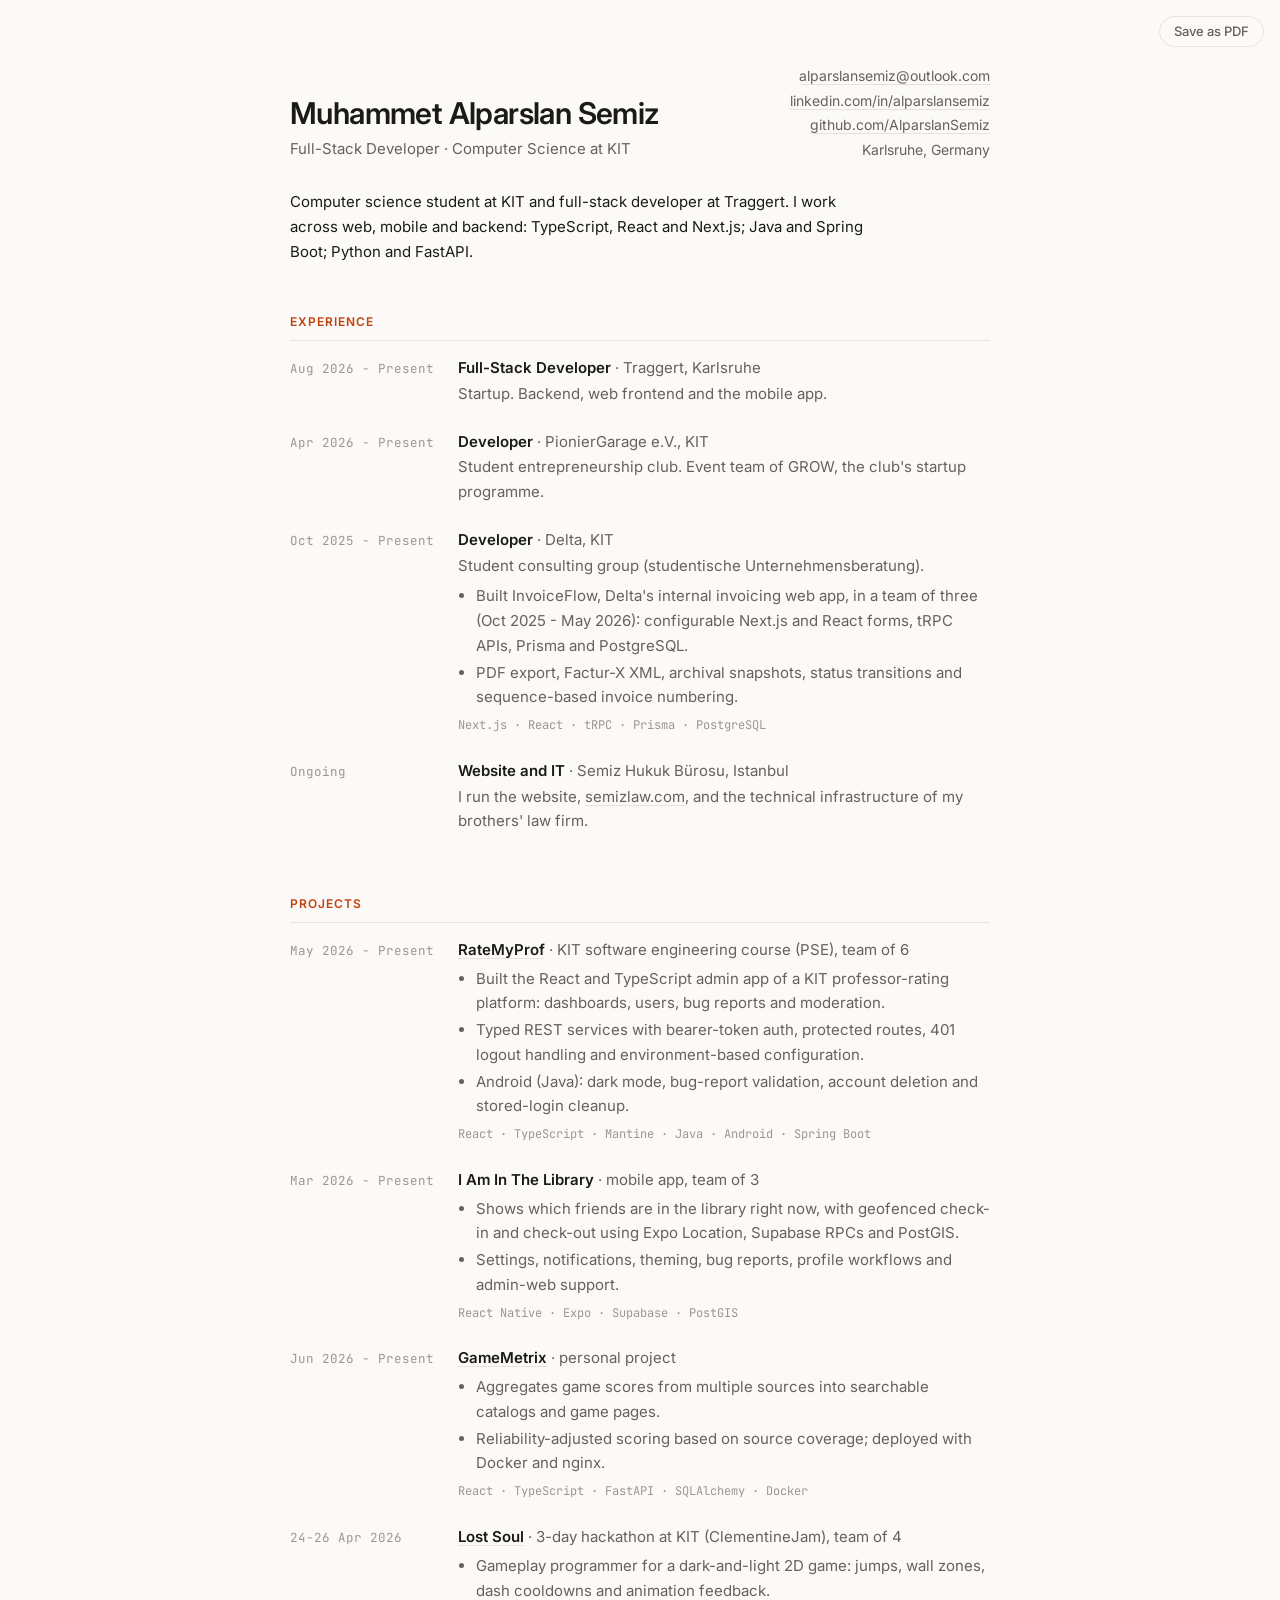
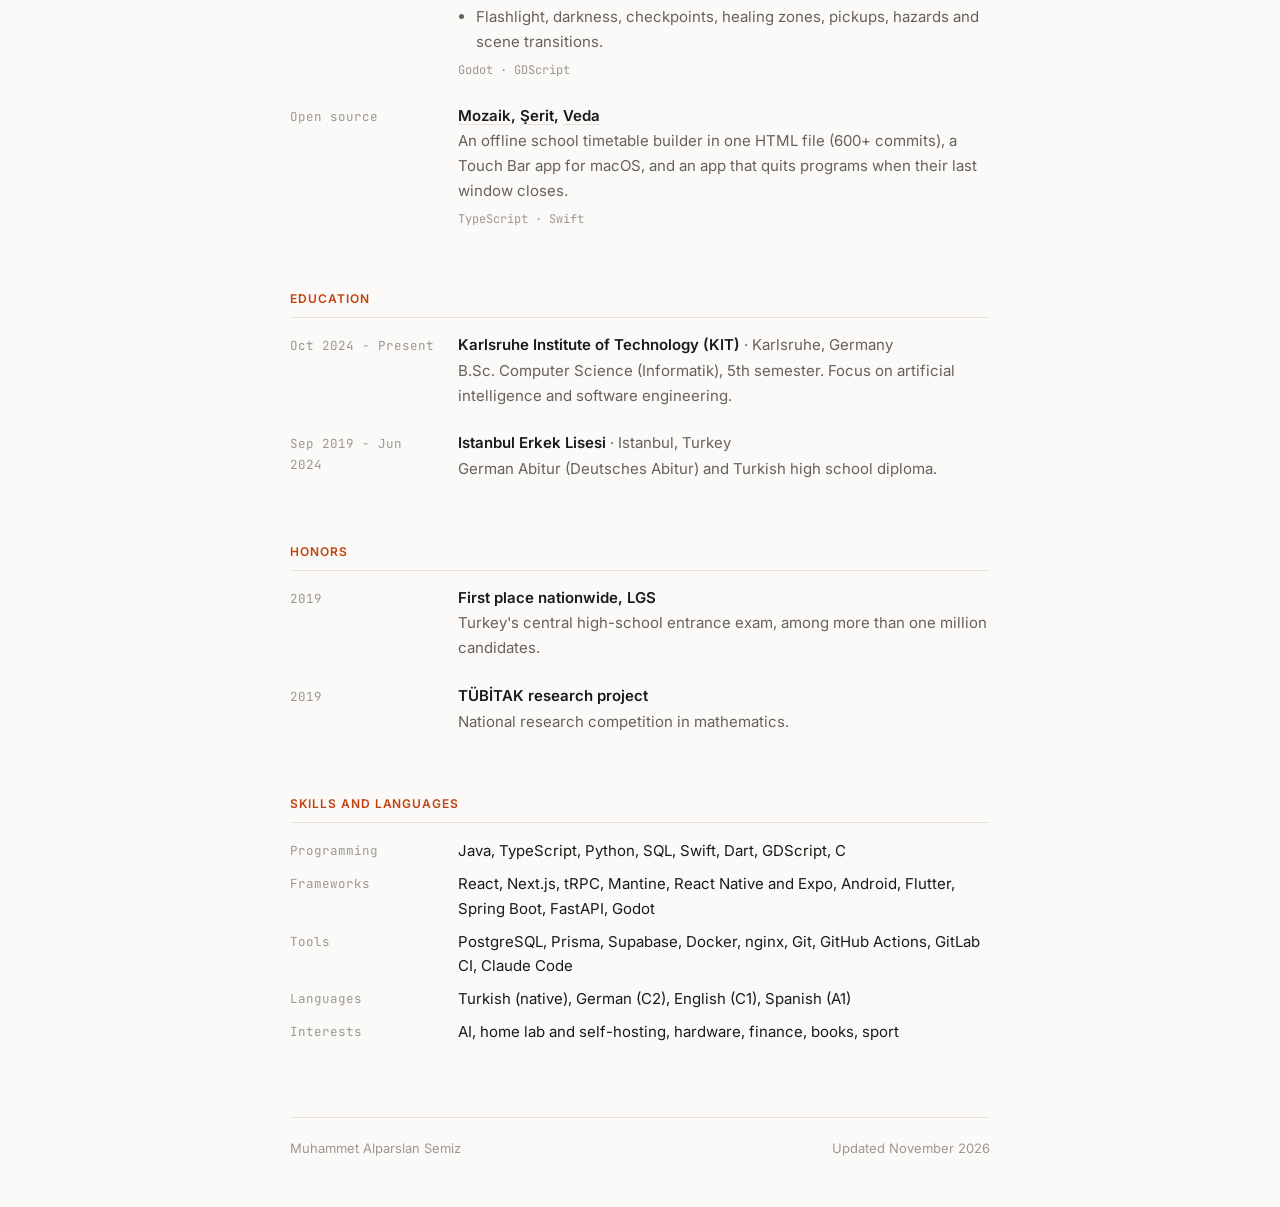
==== commit a5f7aa2c: "Clearer education and honors; drop Noctisol; tighter summary" ====
--- a/index.html
+++ b/index.html
@@ -27,7 +27,7 @@
     </div>
   </header>
 
-  <p class="summary">Computer science student at the Karlsruhe Institute of Technology, working as a full-stack developer at Traggert. I build web and mobile apps with TypeScript, React and Next.js, backends with Java and Spring Boot or Python and FastAPI, and small macOS tools in Swift.</p>
+  <p class="summary">Computer science student at KIT and full-stack developer at Traggert. I work across web, mobile and backend: TypeScript, React and Next.js; Java and Spring Boot; Python and FastAPI.</p>
 
   <section>
     <h2>Experience</h2>
@@ -39,7 +39,7 @@
     <div class="row">
       <div class="when mono">Apr 2026 - Present</div>
       <div><h3>Developer <span class="at">· PionierGarage e.V., KIT</span></h3>
-        <p>Student entrepreneurship club. Also in the event team of GROW, the club's startup programme, organising workshops and networking events for founders.</p></div>
+        <p>Student entrepreneurship club. Event team of GROW, the club's startup programme.</p></div>
     </div>
     <div class="row">
       <div class="when mono">Oct 2025 - Present</div>
@@ -109,25 +109,27 @@
     <h2>Education</h2>
     <div class="row">
       <div class="when mono">Oct 2024 - Present</div>
-      <div><h3>B.Sc. Computer Science (Informatik) <span class="at">· Karlsruhe Institute of Technology</span></h3>
-        <p>Focus on artificial intelligence and software engineering.</p></div>
+      <div><h3>Karlsruhe Institute of Technology (KIT) <span class="at">· Karlsruhe, Germany</span></h3>
+        <p>B.Sc. Computer Science (Informatik), 5th semester. Focus on artificial intelligence and software engineering.</p></div>
     </div>
     <div class="row">
       <div class="when mono">Sep 2019 - Jun 2024</div>
-      <div><h3>German Abitur and Turkish high school diploma <span class="at">· Istanbul Erkek Lisesi</span></h3>
-        <p>First place nationwide in LGS 2019, Turkey's central high-school entrance exam, among more than one million candidates.</p></div>
+      <div><h3>Istanbul Erkek Lisesi <span class="at">· Istanbul, Turkey</span></h3>
+        <p>German Abitur (Deutsches Abitur) and Turkish high school diploma.</p></div>
     </div>
   </section>
 
   <section>
-    <h2>Volunteering and awards</h2>
+    <h2>Honors</h2>
     <div class="row">
-      <div class="when mono">Nov 2025 - Present</div>
-      <div><h3>Mentor <span class="at">· Noctisol</span></h3><p>A non-profit that helps international students make their way to Germany.</p></div>
+      <div class="when mono">2019</div>
+      <div><h3>First place nationwide, LGS</h3>
+        <p>Turkey's central high-school entrance exam, among more than one million candidates.</p></div>
     </div>
     <div class="row">
-      <div class="when mono">Jun 2019</div>
-      <div><h3>TÜBİTAK research project <span class="at">· national research competition in mathematics</span></h3></div>
+      <div class="when mono">2019</div>
+      <div><h3>TÜBİTAK research project</h3>
+        <p>National research competition in mathematics.</p></div>
     </div>
   </section>
 
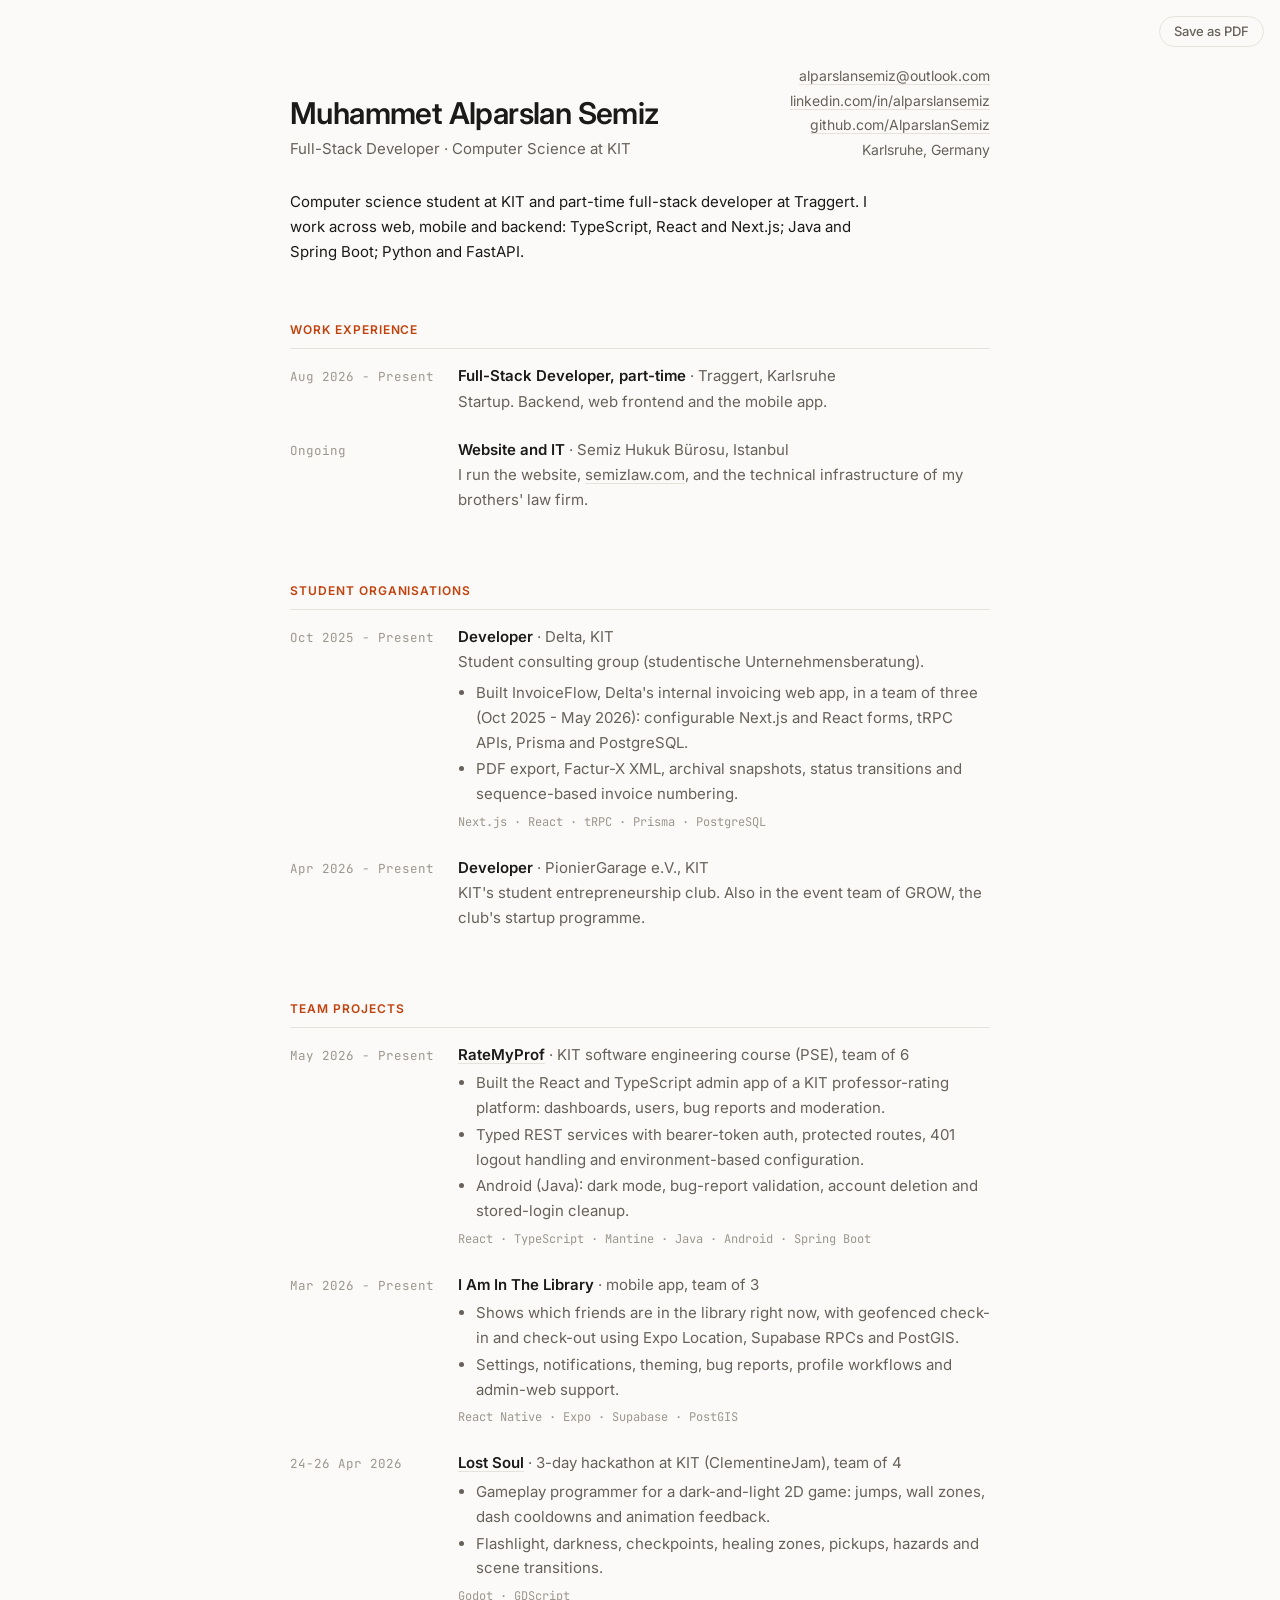
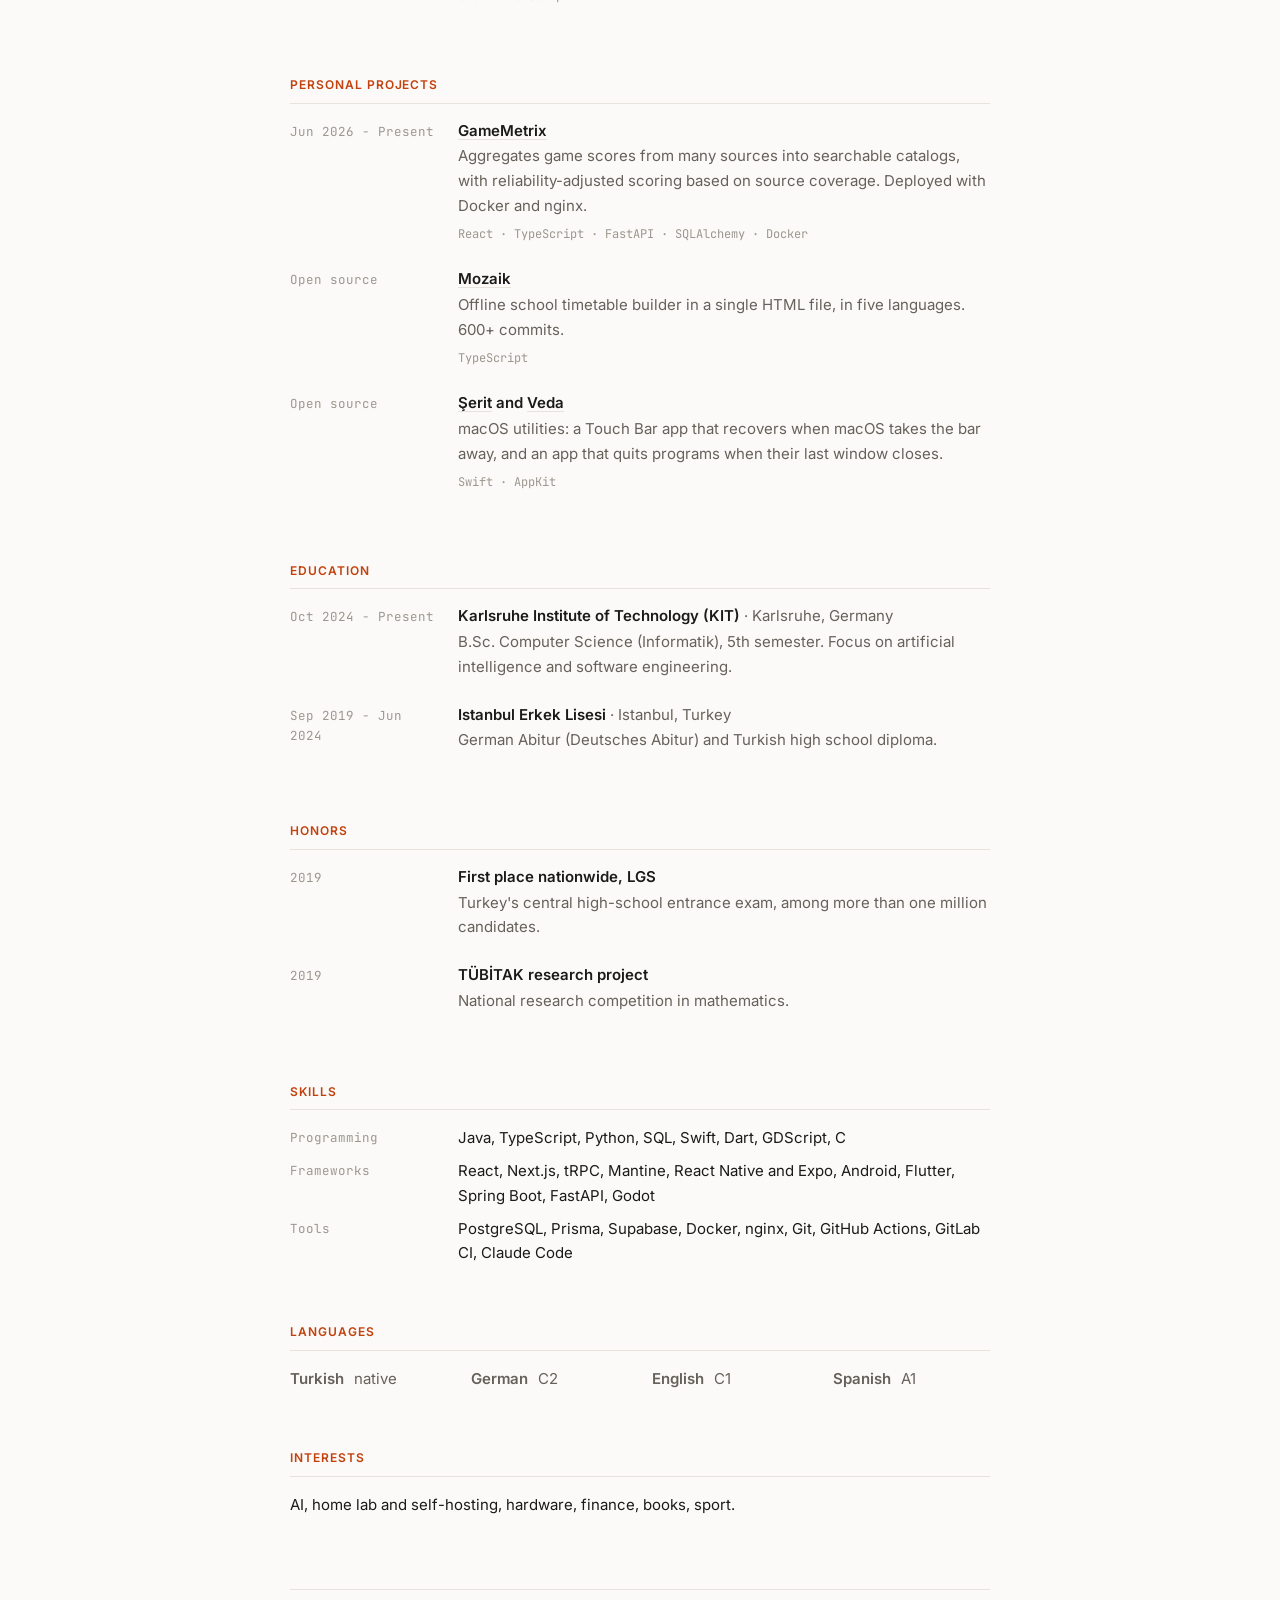
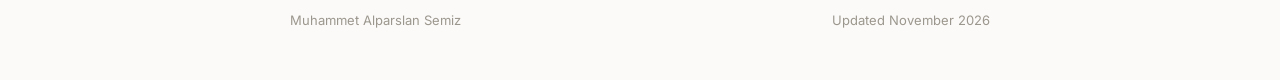
==== commit d67d4261: "Clearer CV sections: work, student organisations, team and personal projects, separate skills and la" ====
--- a/index.html
+++ b/index.html
@@ -27,20 +27,24 @@
     </div>
   </header>
 
-  <p class="summary">Computer science student at KIT and full-stack developer at Traggert. I work across web, mobile and backend: TypeScript, React and Next.js; Java and Spring Boot; Python and FastAPI.</p>
+  <p class="summary">Computer science student at KIT and part-time full-stack developer at Traggert. I work across web, mobile and backend: TypeScript, React and Next.js; Java and Spring Boot; Python and FastAPI.</p>
 
   <section>
-    <h2>Experience</h2>
+    <h2>Work experience</h2>
     <div class="row">
       <div class="when mono">Aug 2026 - Present</div>
-      <div><h3>Full-Stack Developer <span class="at">· Traggert, Karlsruhe</span></h3>
+      <div><h3>Full-Stack Developer, part-time <span class="at">· Traggert, Karlsruhe</span></h3>
         <p>Startup. Backend, web frontend and the mobile app.</p></div>
     </div>
     <div class="row">
-      <div class="when mono">Apr 2026 - Present</div>
-      <div><h3>Developer <span class="at">· PionierGarage e.V., KIT</span></h3>
-        <p>Student entrepreneurship club. Event team of GROW, the club's startup programme.</p></div>
+      <div class="when mono">Ongoing</div>
+      <div><h3>Website and IT <span class="at">· Semiz Hukuk Bürosu, Istanbul</span></h3>
+        <p>I run the website, <a href="https://semizlaw.com">semizlaw.com</a>, and the technical infrastructure of my brothers' law firm.</p></div>
     </div>
+  </section>
+
+  <section>
+    <h2>Student organisations</h2>
     <div class="row">
       <div class="when mono">Oct 2025 - Present</div>
       <div><h3>Developer <span class="at">· Delta, KIT</span></h3>
@@ -52,14 +56,14 @@
         <div class="tech">Next.js · React · tRPC · Prisma · PostgreSQL</div></div>
     </div>
     <div class="row">
-      <div class="when mono">Ongoing</div>
-      <div><h3>Website and IT <span class="at">· Semiz Hukuk Bürosu, Istanbul</span></h3>
-        <p>I run the website, <a href="https://semizlaw.com">semizlaw.com</a>, and the technical infrastructure of my brothers' law firm.</p></div>
+      <div class="when mono">Apr 2026 - Present</div>
+      <div><h3>Developer <span class="at">· PionierGarage e.V., KIT</span></h3>
+        <p>KIT's student entrepreneurship club. Also in the event team of GROW, the club's startup programme.</p></div>
     </div>
   </section>
 
   <section>
-    <h2>Projects</h2>
+    <h2>Team projects</h2>
     <div class="row">
       <div class="when mono">May 2026 - Present</div>
       <div><h3><a href="https://github.com/AlparslanSemiz/rate-my-professor">RateMyProf</a> <span class="at">· KIT software engineering course (PSE), team of 6</span></h3>
@@ -80,15 +84,6 @@
         <div class="tech">React Native · Expo · Supabase · PostGIS</div></div>
     </div>
     <div class="row">
-      <div class="when mono">Jun 2026 - Present</div>
-      <div><h3><a href="https://gamemetrix.me">GameMetrix</a> <span class="at">· personal project</span></h3>
-        <ul>
-          <li>Aggregates game scores from multiple sources into searchable catalogs and game pages.</li>
-          <li>Reliability-adjusted scoring based on source coverage; deployed with Docker and nginx.</li>
-        </ul>
-        <div class="tech">React · TypeScript · FastAPI · SQLAlchemy · Docker</div></div>
-    </div>
-    <div class="row">
       <div class="when mono">24-26 Apr 2026</div>
       <div><h3><a href="https://github.com/AlparslanSemiz/lost-soul">Lost Soul</a> <span class="at">· 3-day hackathon at KIT (ClementineJam), team of 4</span></h3>
         <ul>
@@ -97,11 +92,27 @@
         </ul>
         <div class="tech">Godot · GDScript</div></div>
     </div>
+  </section>
+
+  <section>
+    <h2>Personal projects</h2>
+    <div class="row">
+      <div class="when mono">Jun 2026 - Present</div>
+      <div><h3><a href="https://gamemetrix.me">GameMetrix</a></h3>
+        <p>Aggregates game scores from many sources into searchable catalogs, with reliability-adjusted scoring based on source coverage. Deployed with Docker and nginx.</p>
+        <div class="tech">React · TypeScript · FastAPI · SQLAlchemy · Docker</div></div>
+    </div>
     <div class="row">
       <div class="when mono">Open source</div>
-      <div><h3><a href="https://github.com/AlparslanSemiz/Mozaik">Mozaik</a>, <a href="https://github.com/AlparslanSemiz/Serit">Şerit</a>, <a href="https://github.com/AlparslanSemiz/Veda">Veda</a></h3>
-        <p>An offline school timetable builder in one HTML file (600+ commits), a Touch Bar app for macOS, and an app that quits programs when their last window closes.</p>
-        <div class="tech">TypeScript · Swift</div></div>
+      <div><h3><a href="https://github.com/AlparslanSemiz/Mozaik">Mozaik</a></h3>
+        <p>Offline school timetable builder in a single HTML file, in five languages. 600+ commits.</p>
+        <div class="tech">TypeScript</div></div>
+    </div>
+    <div class="row">
+      <div class="when mono">Open source</div>
+      <div><h3><a href="https://github.com/AlparslanSemiz/Serit">Şerit</a> and <a href="https://github.com/AlparslanSemiz/Veda">Veda</a></h3>
+        <p>macOS utilities: a Touch Bar app that recovers when macOS takes the bar away, and an app that quits programs when their last window closes.</p>
+        <div class="tech">Swift · AppKit</div></div>
     </div>
   </section>
 
@@ -134,14 +145,27 @@
   </section>
 
   <section>
-    <h2>Skills and languages</h2>
+    <h2>Skills</h2>
     <dl class="kv">
       <dt>Programming</dt><dd>Java, TypeScript, Python, SQL, Swift, Dart, GDScript, C</dd>
       <dt>Frameworks</dt><dd>React, Next.js, tRPC, Mantine, React Native and Expo, Android, Flutter, Spring Boot, FastAPI, Godot</dd>
       <dt>Tools</dt><dd>PostgreSQL, Prisma, Supabase, Docker, nginx, Git, GitHub Actions, GitLab CI, Claude Code</dd>
-      <dt>Languages</dt><dd>Turkish (native), German (C2), English (C1), Spanish (A1)</dd>
-      <dt>Interests</dt><dd>AI, home lab and self-hosting, hardware, finance, books, sport</dd>
     </dl>
+  </section>
+
+  <section>
+    <h2>Languages</h2>
+    <ul class="langs">
+      <li><b>Turkish</b> native</li>
+      <li><b>German</b> C2</li>
+      <li><b>English</b> C1</li>
+      <li><b>Spanish</b> A1</li>
+    </ul>
+  </section>
+
+  <section>
+    <h2>Interests</h2>
+    <p class="plain">AI, home lab and self-hosting, hardware, finance, books, sport.</p>
   </section>
 
   <footer>
--- a/style.css
+++ b/style.css
@@ -34,7 +34,7 @@
 .lead p+p{margin-top:12px}
 
 /* sections */
-section{padding-top:48px}
+section{padding-top:56px}
 h2{font-size:12px;font-weight:600;letter-spacing:.08em;text-transform:uppercase;color:var(--accent);
    padding-bottom:8px;margin-bottom:4px;border-bottom:1px solid var(--line)}
 
@@ -72,11 +72,13 @@
 }
 
 @media print{
-  @page{size:A4;margin:14mm 15mm}
+  @page{size:A4;margin:12mm 14mm}
   :root{--bg:#fff;--paper:#fff;--ink:#111;--muted:#3f3c38;--faint:#6d6961;--line:#dedad3;--accent:#9a3412;--chip:#f3f0eb;--date:33mm}
   .mono,.kv dt{font-size:8pt}
-  .row h3{font-size:10.5pt}
-  body{font-size:9.6pt;line-height:1.45;background:#fff}
+  .row h3{font-size:10pt}
+  .row .tech{margin-top:2px}
+  h2{padding-bottom:5px}
+  body{font-size:9.2pt;line-height:1.4;background:#fff}
   .wrap{max-width:none;padding:0}
   .top,.no-print,footer{display:none}
   .lead{padding:10px 0 0}
@@ -97,3 +99,12 @@
 .save:hover{color:var(--ink);border-color:var(--faint)}
 @media (max-width:600px){.cv-head{padding-top:56px}.cv-head .contact{text-align:left}}
 @media print{.save{display:none}.cv-head{padding-top:0}.cv-head h1{font-size:19pt}.summary{margin-top:10px}.cv-head .contact{font-size:9pt;line-height:1.5}}
+
+.plain{padding-top:12px;color:var(--ink)}
+@media print{ .plain{padding-top:6px} }
+
+.langs{list-style:none;display:grid;grid-template-columns:repeat(4,1fr);gap:8px 24px;padding-top:12px}
+.langs b{font-weight:600;margin-right:6px}
+.langs li{color:var(--muted)}
+@media (max-width:600px){.langs{grid-template-columns:repeat(2,1fr)}}
+@media print{ section{padding-top:11px} .row{padding:4px 0} .row ul{margin-top:3px} .langs{padding-top:6px} }
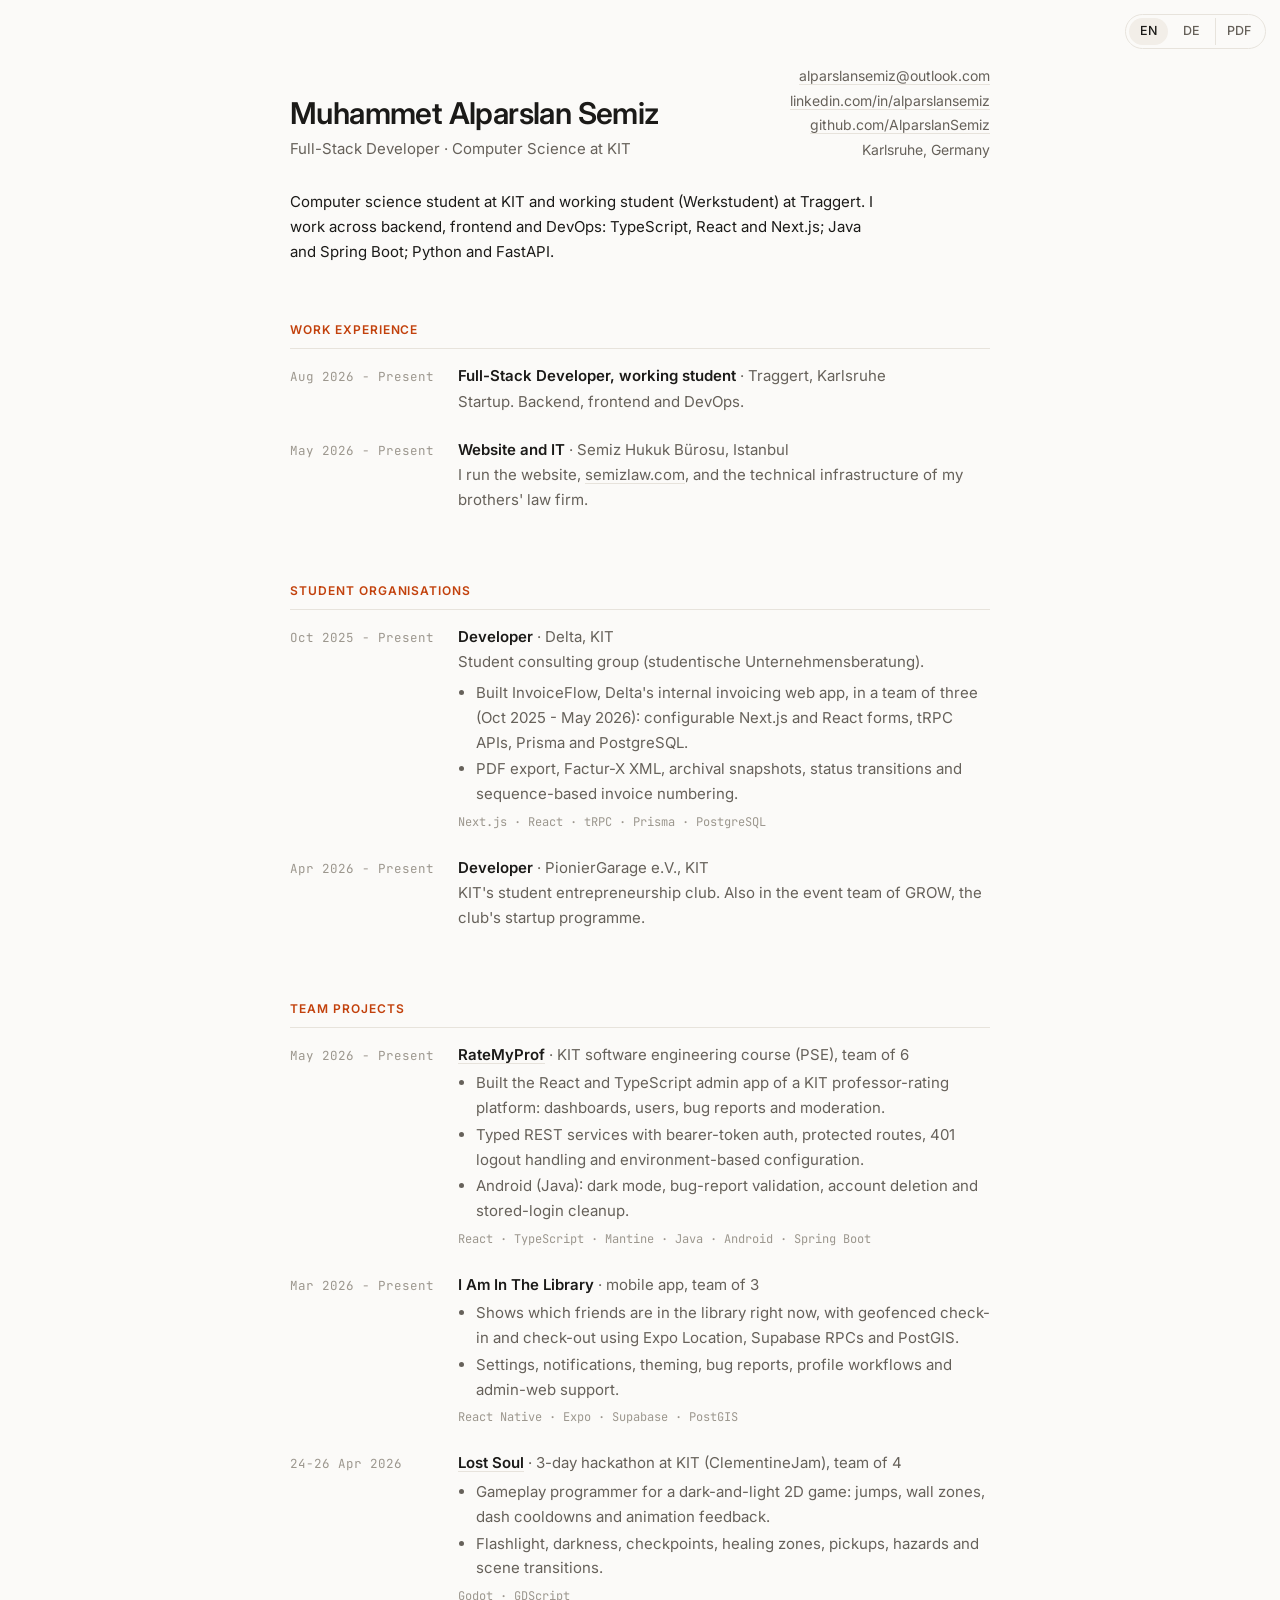
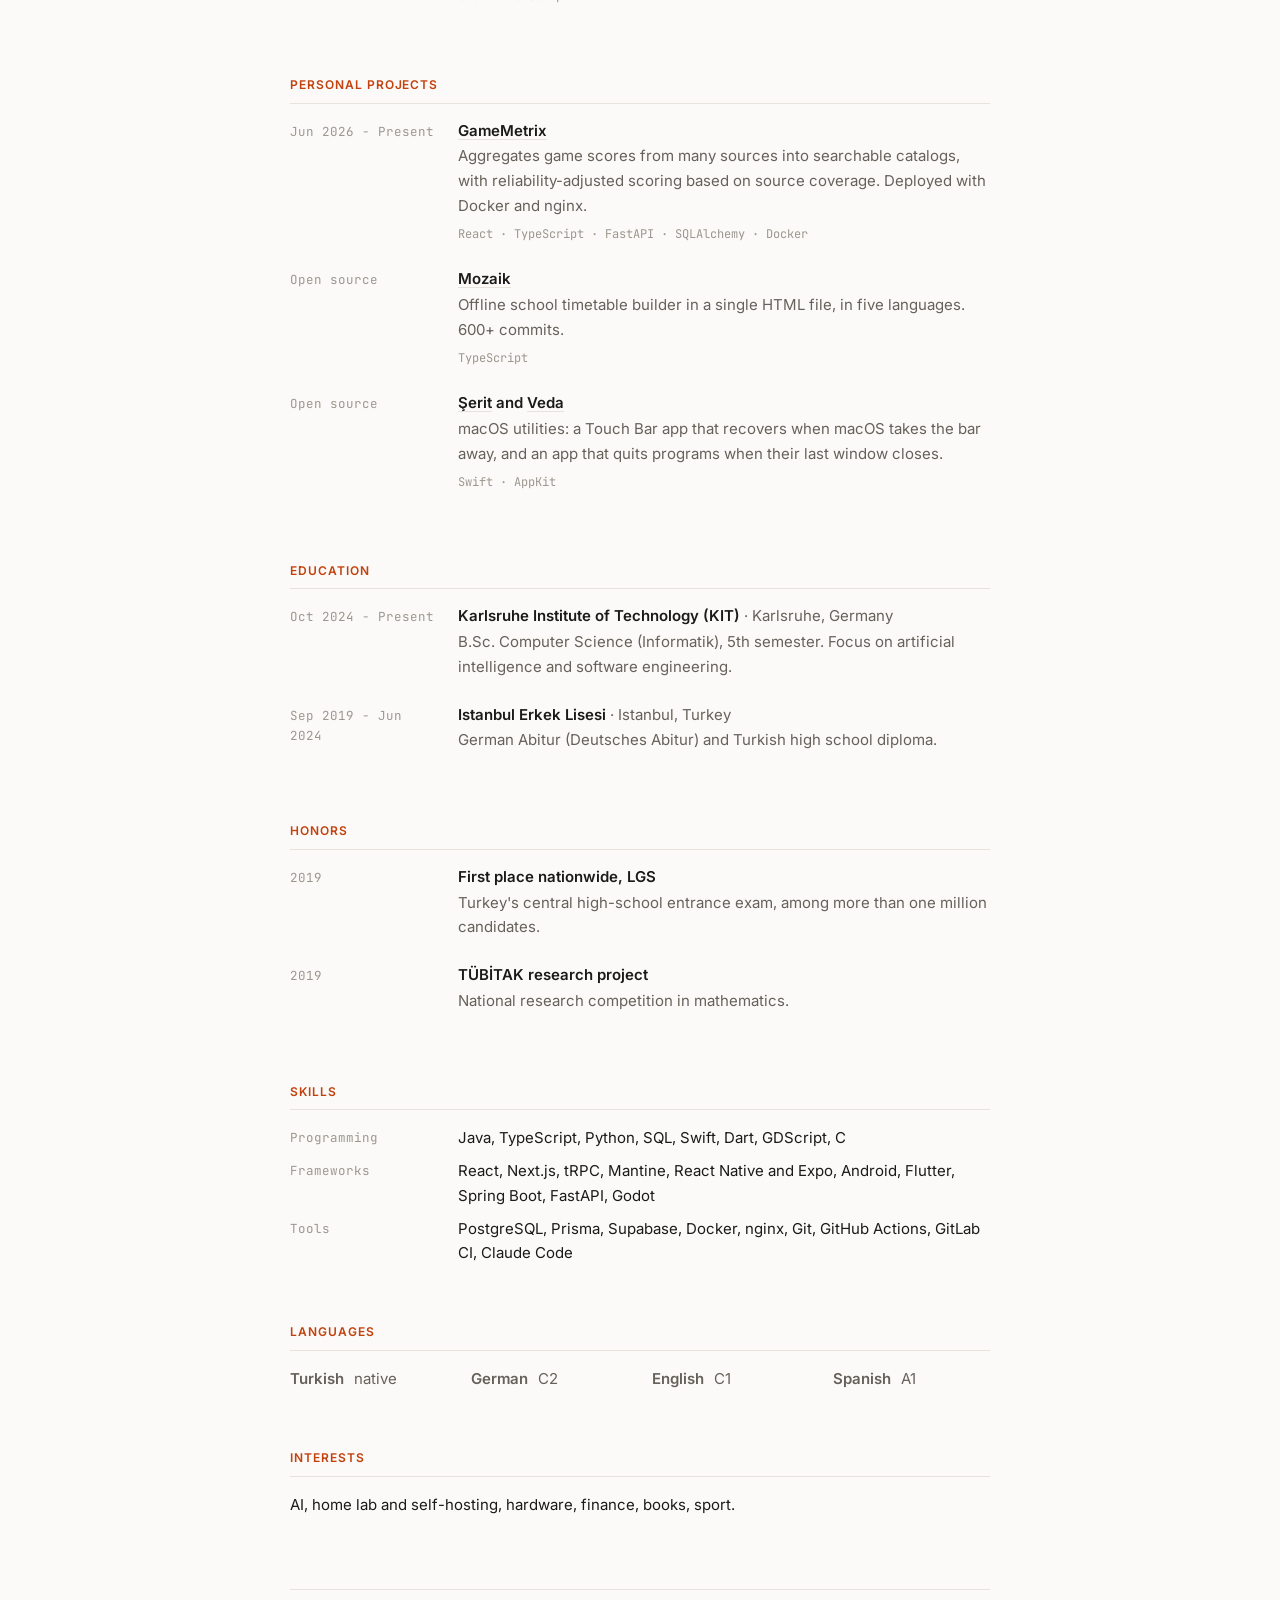
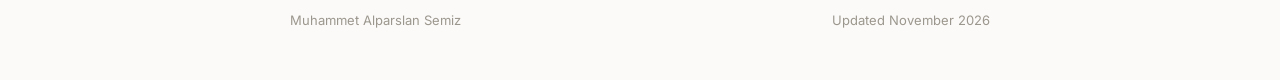
==== commit 58b38c3b: "Werkstudent at Traggert, law firm since May 2026, and a German version with an EN/DE switch" ====
--- a/index.html
+++ b/index.html
@@ -12,8 +12,9 @@
 <link rel="stylesheet" href="style.css">
 </head>
 <body>
-<button class="save" onclick="window.print()">Save as PDF</button>
+<div class="tools"><button data-set="en">EN</button><button data-set="de">DE</button><button class="pdf" onclick="window.print()">PDF</button></div>
 <div class="wrap">
+<div class="cv" lang="en">
   <header class="cv-head">
     <div>
       <h1>Muhammet Alparslan Semiz</h1>
@@ -27,17 +28,17 @@
     </div>
   </header>
 
-  <p class="summary">Computer science student at KIT and part-time full-stack developer at Traggert. I work across web, mobile and backend: TypeScript, React and Next.js; Java and Spring Boot; Python and FastAPI.</p>
+  <p class="summary">Computer science student at KIT and working student (Werkstudent) at Traggert. I work across backend, frontend and DevOps: TypeScript, React and Next.js; Java and Spring Boot; Python and FastAPI.</p>
 
   <section>
     <h2>Work experience</h2>
     <div class="row">
       <div class="when mono">Aug 2026 - Present</div>
-      <div><h3>Full-Stack Developer, part-time <span class="at">· Traggert, Karlsruhe</span></h3>
-        <p>Startup. Backend, web frontend and the mobile app.</p></div>
-    </div>
-    <div class="row">
-      <div class="when mono">Ongoing</div>
+      <div><h3>Full-Stack Developer, working student <span class="at">· Traggert, Karlsruhe</span></h3>
+        <p>Startup. Backend, frontend and DevOps.</p></div>
+    </div>
+    <div class="row">
+      <div class="when mono">May 2026 - Present</div>
       <div><h3>Website and IT <span class="at">· Semiz Hukuk Bürosu, Istanbul</span></h3>
         <p>I run the website, <a href="https://semizlaw.com">semizlaw.com</a>, and the technical infrastructure of my brothers' law firm.</p></div>
     </div>
@@ -168,10 +169,184 @@
     <p class="plain">AI, home lab and self-hosting, hardware, finance, books, sport.</p>
   </section>
 
+</div>
+<div class="cv" lang="de" hidden>
+  <header class="cv-head">
+    <div>
+      <h1>Muhammet Alparslan Semiz</h1>
+      <div class="role">Full-Stack-Entwickler · Informatik am KIT</div>
+    </div>
+    <div class="contact">
+      <a href="mailto:alparslansemiz@outlook.com">alparslansemiz@outlook.com</a><br>
+      <a href="https://www.linkedin.com/in/alparslansemiz/">linkedin.com/in/alparslansemiz</a><br>
+      <a href="https://github.com/AlparslanSemiz">github.com/AlparslanSemiz</a><br>
+      Karlsruhe, Deutschland
+    </div>
+  </header>
+
+  <p class="summary">Informatikstudent am KIT und Werkstudent bei Traggert. Ich arbeite in Backend, Frontend und DevOps: TypeScript, React und Next.js; Java und Spring Boot; Python und FastAPI.</p>
+
+  <section>
+    <h2>Berufserfahrung</h2>
+    <div class="row">
+      <div class="when mono">08/2026 - heute</div>
+      <div><h3>Full-Stack-Entwickler, Werkstudent <span class="at">· Traggert, Karlsruhe</span></h3>
+        <p>Startup. Backend, Frontend und DevOps.</p></div>
+    </div>
+    <div class="row">
+      <div class="when mono">05/2026 - heute</div>
+      <div><h3>Website und IT <span class="at">· Semiz Hukuk Bürosu, Istanbul</span></h3>
+        <p>Betreuung der Website <a href="https://semizlaw.com">semizlaw.com</a> und der technischen Infrastruktur der Anwaltskanzlei meiner Brüder.</p></div>
+    </div>
+  </section>
+
+  <section>
+    <h2>Studentisches Engagement</h2>
+    <div class="row">
+      <div class="when mono">10/2025 - heute</div>
+      <div><h3>Entwickler <span class="at">· Delta, KIT</span></h3>
+        <p>Studentische Unternehmensberatung am KIT.</p>
+        <ul>
+          <li>Entwicklung von InvoiceFlow, Deltas interner Web-App für Rechnungen, im Dreierteam (10/2025 - 05/2026): konfigurierbare Formulare mit Next.js und React, tRPC-APIs, Prisma und PostgreSQL.</li>
+          <li>PDF-Export, Factur-X-XML, Archiv-Snapshots, Statusübergänge und fortlaufende Rechnungsnummern.</li>
+        </ul>
+        <div class="tech">Next.js · React · tRPC · Prisma · PostgreSQL</div></div>
+    </div>
+    <div class="row">
+      <div class="when mono">04/2026 - heute</div>
+      <div><h3>Entwickler <span class="at">· PionierGarage e.V., KIT</span></h3>
+        <p>Studentische Gründerinitiative am KIT. Außerdem im Eventteam von GROW, dem Startup-Programm der Initiative.</p></div>
+    </div>
+  </section>
+
+  <section>
+    <h2>Teamprojekte</h2>
+    <div class="row">
+      <div class="when mono">05/2026 - heute</div>
+      <div><h3><a href="https://github.com/AlparslanSemiz/rate-my-professor">RateMyProf</a> <span class="at">· Praxis der Softwareentwicklung (PSE) am KIT, 6er-Team</span></h3>
+        <ul>
+          <li>Entwicklung der Admin-Web-App (React, TypeScript) einer Plattform zur Bewertung von Lehrveranstaltungen am KIT: Dashboards, Nutzerverwaltung, Fehlerberichte und Moderation.</li>
+          <li>Typisierte REST-Services mit Bearer-Token-Authentifizierung, geschützte Routen, Abmeldung bei 401 und umgebungsabhängige Konfiguration.</li>
+          <li>Android (Java): Dark Mode, Validierung von Fehlerberichten, Kontolöschung und Bereinigung gespeicherter Logins.</li>
+        </ul>
+        <div class="tech">React · TypeScript · Mantine · Java · Android · Spring Boot</div></div>
+    </div>
+    <div class="row">
+      <div class="when mono">03/2026 - heute</div>
+      <div><h3>I Am In The Library <span class="at">· mobile App, 3er-Team</span></h3>
+        <ul>
+          <li>Zeigt, welche Freunde gerade in der Bibliothek sind, mit Geofencing-Check-in und -Check-out über Expo Location, Supabase-RPCs und PostGIS.</li>
+          <li>Einstellungen, Benachrichtigungen, Theming, Fehlerberichte, Profilabläufe und Admin-Web-Anbindung.</li>
+        </ul>
+        <div class="tech">React Native · Expo · Supabase · PostGIS</div></div>
+    </div>
+    <div class="row">
+      <div class="when mono">24.-26.04.2026</div>
+      <div><h3><a href="https://github.com/AlparslanSemiz/lost-soul">Lost Soul</a> <span class="at">· 3-tägiger Hackathon am KIT (ClementineJam), 4er-Team</span></h3>
+        <ul>
+          <li>Gameplay-Programmierung eines 2D-Spiels mit Licht und Dunkelheit: Sprünge, Wandzonen, Dash-Abklingzeiten und Animations-Feedback.</li>
+          <li>Taschenlampe, Dunkelheit, Checkpoints, Heilzonen, Pickups, Gefahren und Szenenwechsel.</li>
+        </ul>
+        <div class="tech">Godot · GDScript</div></div>
+    </div>
+  </section>
+
+  <section>
+    <h2>Eigene Projekte</h2>
+    <div class="row">
+      <div class="when mono">06/2026 - heute</div>
+      <div><h3><a href="https://gamemetrix.me">GameMetrix</a></h3>
+        <p>Bündelt Spielebewertungen aus vielen Quellen in durchsuchbaren Katalogen, gewichtet nach Verlässlichkeit der Quellen. Betrieb mit Docker und nginx.</p>
+        <div class="tech">React · TypeScript · FastAPI · SQLAlchemy · Docker</div></div>
+    </div>
+    <div class="row">
+      <div class="when mono">Open Source</div>
+      <div><h3><a href="https://github.com/AlparslanSemiz/Mozaik">Mozaik</a></h3>
+        <p>Offline-Stundenplaner für Schulen in einer einzigen HTML-Datei, in fünf Sprachen. Über 600 Commits.</p>
+        <div class="tech">TypeScript</div></div>
+    </div>
+    <div class="row">
+      <div class="when mono">Open Source</div>
+      <div><h3><a href="https://github.com/AlparslanSemiz/Serit">Şerit</a> und <a href="https://github.com/AlparslanSemiz/Veda">Veda</a></h3>
+        <p>macOS-Werkzeuge: eine Touch-Bar-App, die sich selbst wiederherstellt, und eine App, die Programme beim Schließen des letzten Fensters beendet.</p>
+        <div class="tech">Swift · AppKit</div></div>
+    </div>
+  </section>
+
+  <section>
+    <h2>Ausbildung</h2>
+    <div class="row">
+      <div class="when mono">10/2024 - heute</div>
+      <div><h3>Karlsruher Institut für Technologie (KIT) <span class="at">· Karlsruhe</span></h3>
+        <p>B.Sc. Informatik, 5. Fachsemester. Schwerpunkte: Künstliche Intelligenz und Software-Engineering.</p></div>
+    </div>
+    <div class="row">
+      <div class="when mono">09/2019 - 06/2024</div>
+      <div><h3>Istanbul Erkek Lisesi <span class="at">· Istanbul, Türkei</span></h3>
+        <p>Deutsches Abitur und türkisches Abitur.</p></div>
+    </div>
+  </section>
+
+  <section>
+    <h2>Auszeichnungen</h2>
+    <div class="row">
+      <div class="when mono">2019</div>
+      <div><h3>Landesweit Erster, LGS</h3>
+        <p>Zentrale Aufnahmeprüfung für weiterführende Schulen in der Türkei, unter mehr als einer Million Teilnehmenden.</p></div>
+    </div>
+    <div class="row">
+      <div class="when mono">2019</div>
+      <div><h3>TÜBİTAK-Forschungsprojekt</h3>
+        <p>Nationaler Forschungswettbewerb in Mathematik.</p></div>
+    </div>
+  </section>
+
+  <section>
+    <h2>Kenntnisse</h2>
+    <dl class="kv">
+      <dt>Programmierung</dt><dd>Java, TypeScript, Python, SQL, Swift, Dart, GDScript, C</dd>
+      <dt>Frameworks</dt><dd>React, Next.js, tRPC, Mantine, React Native und Expo, Android, Flutter, Spring Boot, FastAPI, Godot</dd>
+      <dt>Werkzeuge</dt><dd>PostgreSQL, Prisma, Supabase, Docker, nginx, Git, GitHub Actions, GitLab CI, Claude Code</dd>
+    </dl>
+  </section>
+
+  <section>
+    <h2>Sprachen</h2>
+    <ul class="langs">
+      <li><b>Türkisch</b> Muttersprache</li>
+      <li><b>Deutsch</b> C2</li>
+      <li><b>Englisch</b> C1</li>
+      <li><b>Spanisch</b> A1</li>
+    </ul>
+  </section>
+
+  <section>
+    <h2>Interessen</h2>
+    <p class="plain">KI, Homelab und Self-Hosting, Hardware, Finanzen, Bücher, Sport.</p>
+  </section>
+
+</div>
   <footer>
     <span>Muhammet Alparslan Semiz</span>
-    <span>Updated November 2026</span>
+    <span class="updated">Updated November 2026</span>
   </footer>
 </div>
+<script>
+(function(){
+  var cvs=document.querySelectorAll('.cv');
+  function show(l){
+    cvs.forEach(function(c){c.hidden=c.lang!==l});
+    document.documentElement.lang=l;
+    document.querySelectorAll('.tools [data-set]').forEach(function(b){b.setAttribute('aria-pressed',b.dataset.set===l)});
+    var u=document.querySelector('.updated'); if(u) u.textContent=l==='de'?'Stand: November 2026':'Updated November 2026';
+    document.title=l==='de'?'Alparslan Semiz · Lebenslauf':'Alparslan Semiz · CV';
+    try{localStorage.setItem('cv-lang',l)}catch(e){}
+  }
+  var start=location.hash==='#de'?'de':location.hash==='#en'?'en':null;
+  if(!start){try{start=localStorage.getItem('cv-lang')}catch(e){}}
+  show(start==='de'?'de':'en');
+  document.querySelectorAll('.tools [data-set]').forEach(function(b){b.addEventListener('click',function(){show(b.dataset.set);history.replaceState(null,'','#'+b.dataset.set)})});
+})();
+</script>
 </body>
 </html>
--- a/style.css
+++ b/style.css
@@ -94,11 +94,8 @@
 .cv-head .role{color:var(--muted);margin-top:6px}
 .cv-head .contact{text-align:right;font-size:14px;line-height:1.75;color:var(--muted)}
 .summary{margin-top:28px;max-width:66ch}
-.save{position:fixed;top:16px;right:16px;font:500 13px/1 Inter,system-ui,sans-serif;color:var(--muted);background:var(--bg);
-      border:1px solid var(--line);border-radius:999px;padding:8px 14px;cursor:pointer}
-.save:hover{color:var(--ink);border-color:var(--faint)}
 @media (max-width:600px){.cv-head{padding-top:56px}.cv-head .contact{text-align:left}}
-@media print{.save{display:none}.cv-head{padding-top:0}.cv-head h1{font-size:19pt}.summary{margin-top:10px}.cv-head .contact{font-size:9pt;line-height:1.5}}
+@media print{.tools{display:none}.cv-head{padding-top:0}.cv-head h1{font-size:19pt}.summary{margin-top:10px}.cv-head .contact{font-size:9pt;line-height:1.5}}
 
 .plain{padding-top:12px;color:var(--ink)}
 @media print{ .plain{padding-top:6px} }
@@ -108,3 +105,11 @@
 .langs li{color:var(--muted)}
 @media (max-width:600px){.langs{grid-template-columns:repeat(2,1fr)}}
 @media print{ section{padding-top:11px} .row{padding:4px 0} .row ul{margin-top:3px} .langs{padding-top:6px} }
+
+.tools{position:fixed;top:14px;right:14px;display:flex;gap:4px;padding:3px;background:var(--bg);border:1px solid var(--line);border-radius:999px;z-index:10}
+.tools button{font:500 12.5px/1 Inter,system-ui,sans-serif;color:var(--muted);background:none;border:0;border-radius:999px;padding:7px 11px;cursor:pointer}
+.tools button:hover{color:var(--ink)}
+.tools button[aria-pressed="true"]{background:var(--chip);color:var(--ink)}
+.tools .pdf{border-left:1px solid var(--line);border-radius:0 999px 999px 0}
+.cv[hidden]{display:none}
+@media print{.tools{display:none !important}}
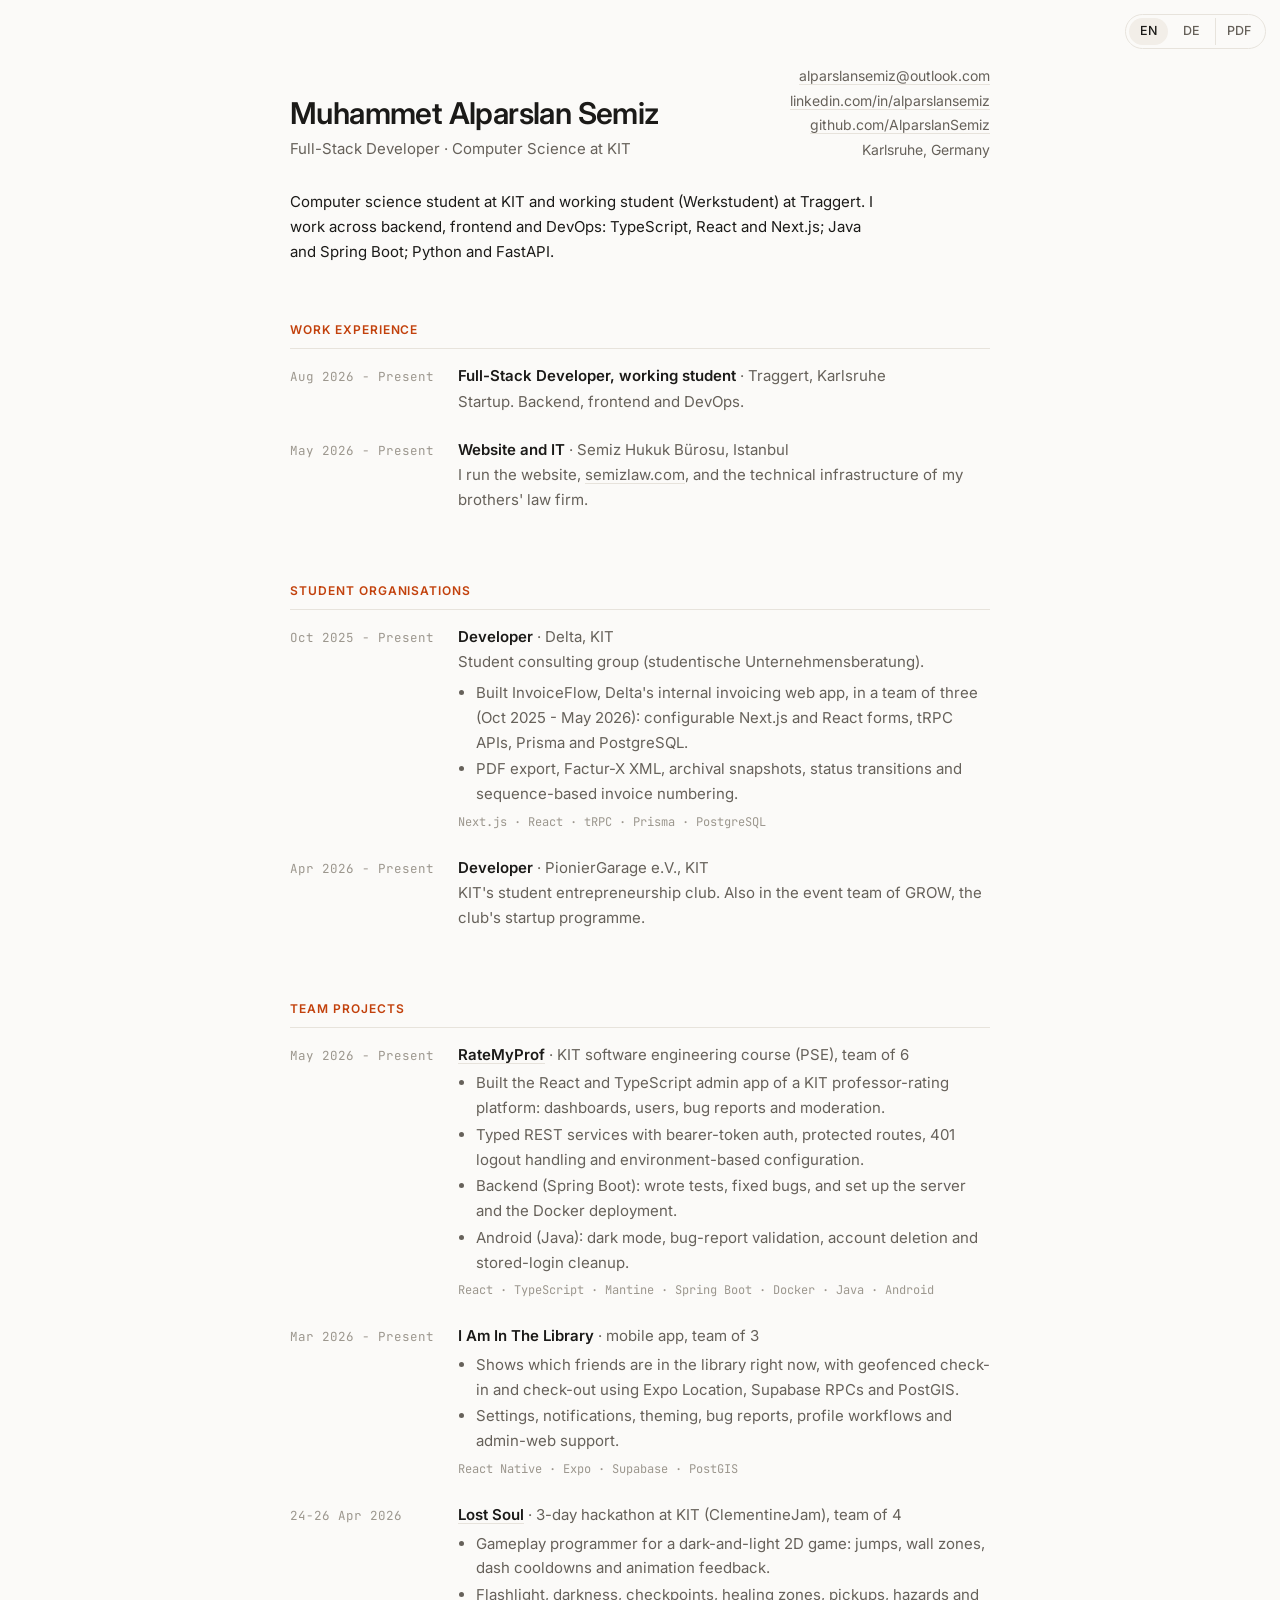
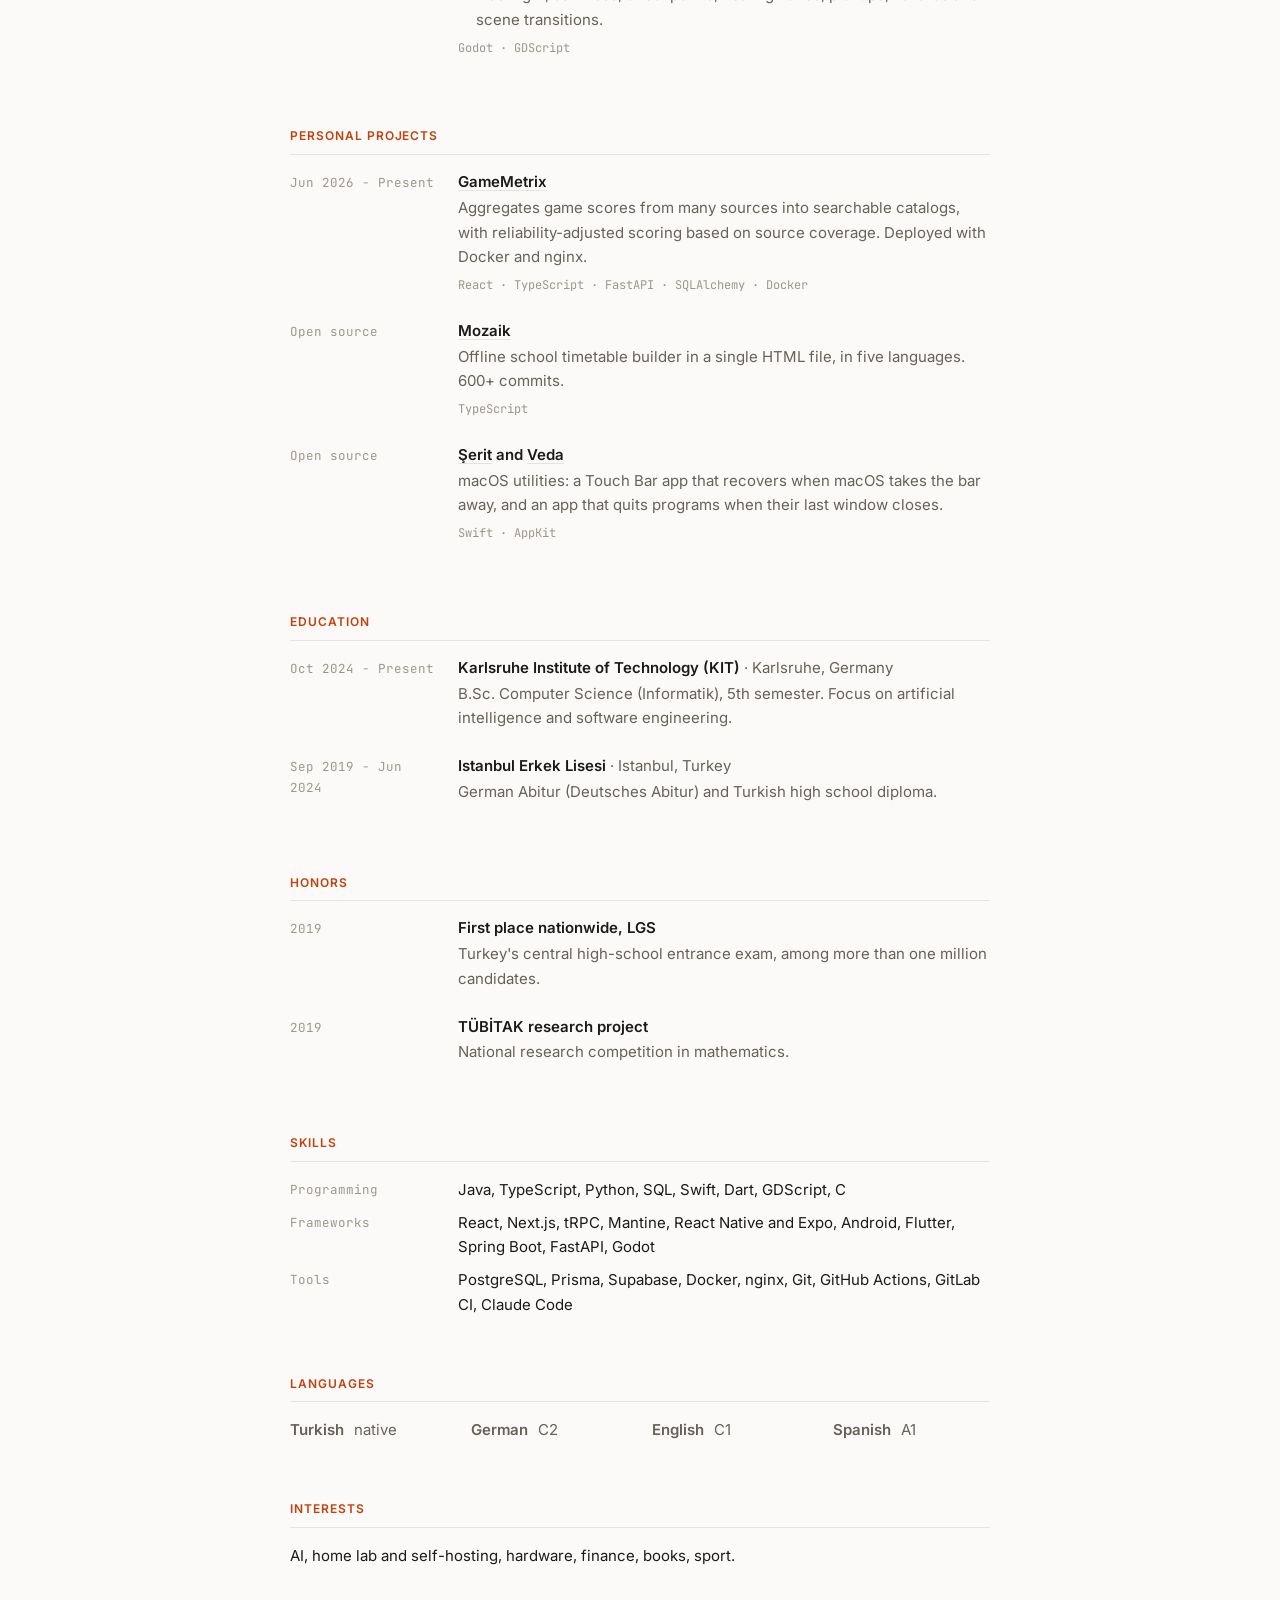
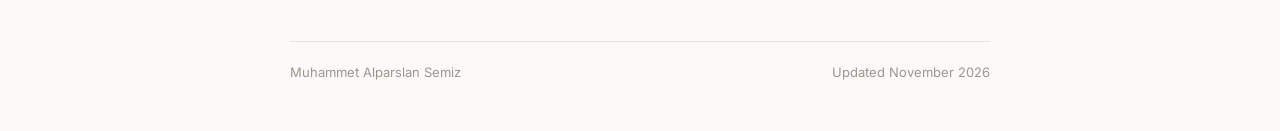
==== commit 03c93c53: "RateMyProf: backend tests, bug fixes, server and Docker deployment" ====
--- a/index.html
+++ b/index.html
@@ -71,9 +71,10 @@
         <ul>
           <li>Built the React and TypeScript admin app of a KIT professor-rating platform: dashboards, users, bug reports and moderation.</li>
           <li>Typed REST services with bearer-token auth, protected routes, 401 logout handling and environment-based configuration.</li>
+          <li>Backend (Spring Boot): wrote tests, fixed bugs, and set up the server and the Docker deployment.</li>
           <li>Android (Java): dark mode, bug-report validation, account deletion and stored-login cleanup.</li>
         </ul>
-        <div class="tech">React · TypeScript · Mantine · Java · Android · Spring Boot</div></div>
+        <div class="tech">React · TypeScript · Mantine · Spring Boot · Docker · Java · Android</div></div>
     </div>
     <div class="row">
       <div class="when mono">Mar 2026 - Present</div>
@@ -227,9 +228,10 @@
         <ul>
           <li>Entwicklung der Admin-Web-App (React, TypeScript) einer Plattform zur Bewertung von Lehrveranstaltungen am KIT: Dashboards, Nutzerverwaltung, Fehlerberichte und Moderation.</li>
           <li>Typisierte REST-Services mit Bearer-Token-Authentifizierung, geschützte Routen, Abmeldung bei 401 und umgebungsabhängige Konfiguration.</li>
+          <li>Backend (Spring Boot): Tests geschrieben, Fehler behoben sowie Server und Docker-Deployment eingerichtet.</li>
           <li>Android (Java): Dark Mode, Validierung von Fehlerberichten, Kontolöschung und Bereinigung gespeicherter Logins.</li>
         </ul>
-        <div class="tech">React · TypeScript · Mantine · Java · Android · Spring Boot</div></div>
+        <div class="tech">React · TypeScript · Mantine · Spring Boot · Docker · Java · Android</div></div>
     </div>
     <div class="row">
       <div class="when mono">03/2026 - heute</div>
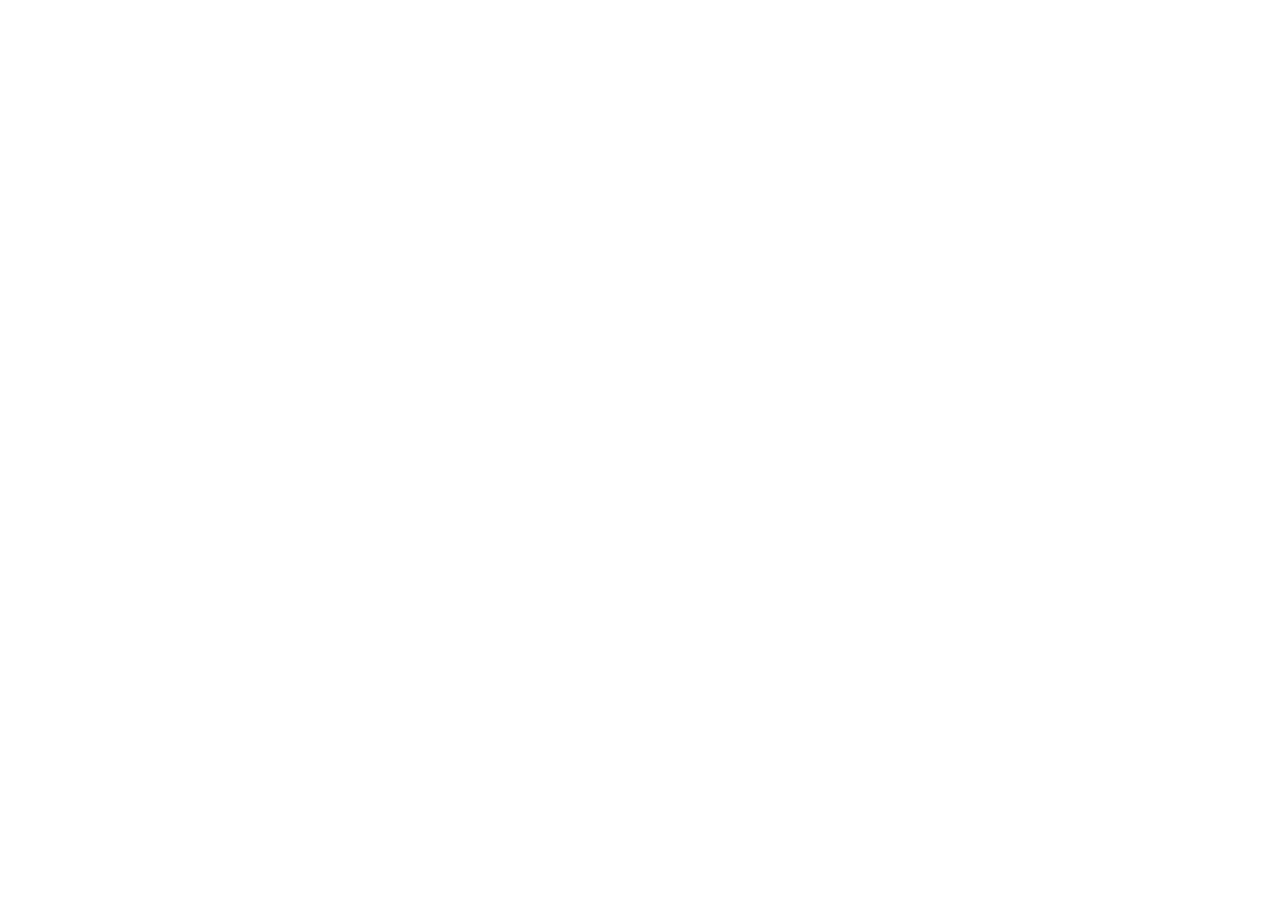
==== commit cf598e50: "Redirect to the CV on alparslansemiz.com" ====
--- a/index.html
+++ b/index.html
@@ -2,353 +2,10 @@
 <html lang="en">
 <head>
 <meta charset="utf-8">
-<meta name="viewport" content="width=device-width, initial-scale=1">
 <title>Alparslan Semiz · CV</title>
-<meta name="description" content="Alparslan Semiz: computer science student at KIT and full-stack developer at Traggert in Karlsruhe.">
-<link rel="icon" href="data:image/svg+xml,<svg xmlns='http://www.w3.org/2000/svg' viewBox='0 0 100 100'><rect width='100' height='100' rx='22' fill='%23c2410c'/><text x='50' y='69' font-size='56' font-family='Georgia,serif' text-anchor='middle' fill='white'>a</text></svg>">
-<link rel="preconnect" href="https://fonts.googleapis.com">
-<link rel="preconnect" href="https://fonts.gstatic.com" crossorigin>
-<link href="https://fonts.googleapis.com/css2?family=Inter:wght@400;500;600&family=JetBrains+Mono:wght@400&display=swap" rel="stylesheet">
-<link rel="stylesheet" href="style.css">
+<meta http-equiv="refresh" content="0; url=https://alparslansemiz.com/en/cv/">
+<link rel="canonical" href="https://alparslansemiz.com/en/cv/">
+<meta name="robots" content="noindex">
 </head>
-<body>
-<div class="tools"><button data-set="en">EN</button><button data-set="de">DE</button><button class="pdf" onclick="window.print()">PDF</button></div>
-<div class="wrap">
-<div class="cv" lang="en">
-  <header class="cv-head">
-    <div>
-      <h1>Muhammet Alparslan Semiz</h1>
-      <div class="role">Full-Stack Developer · Computer Science at KIT</div>
-    </div>
-    <div class="contact">
-      <a href="mailto:alparslansemiz@outlook.com">alparslansemiz@outlook.com</a><br>
-      <a href="https://www.linkedin.com/in/alparslansemiz/">linkedin.com/in/alparslansemiz</a><br>
-      <a href="https://github.com/AlparslanSemiz">github.com/AlparslanSemiz</a><br>
-      Karlsruhe, Germany
-    </div>
-  </header>
-
-  <p class="summary">Computer science student at KIT and working student (Werkstudent) at Traggert. I work across backend, frontend and DevOps: TypeScript, React and Next.js; Java and Spring Boot; Python and FastAPI.</p>
-
-  <section>
-    <h2>Work experience</h2>
-    <div class="row">
-      <div class="when mono">Aug 2026 - Present</div>
-      <div><h3>Full-Stack Developer, working student <span class="at">· Traggert, Karlsruhe</span></h3>
-        <p>Startup. Backend, frontend and DevOps.</p></div>
-    </div>
-    <div class="row">
-      <div class="when mono">May 2026 - Present</div>
-      <div><h3>Website and IT <span class="at">· Semiz Hukuk Bürosu, Istanbul</span></h3>
-        <p>I run the website, <a href="https://semizlaw.com">semizlaw.com</a>, and the technical infrastructure of my brothers' law firm.</p></div>
-    </div>
-  </section>
-
-  <section>
-    <h2>Student organisations</h2>
-    <div class="row">
-      <div class="when mono">Oct 2025 - Present</div>
-      <div><h3>Developer <span class="at">· Delta, KIT</span></h3>
-        <p>Student consulting group (studentische Unternehmensberatung).</p>
-        <ul>
-          <li>Built InvoiceFlow, Delta's internal invoicing web app, in a team of three (Oct 2025 - May 2026): configurable Next.js and React forms, tRPC APIs, Prisma and PostgreSQL.</li>
-          <li>PDF export, Factur-X XML, archival snapshots, status transitions and sequence-based invoice numbering.</li>
-        </ul>
-        <div class="tech">Next.js · React · tRPC · Prisma · PostgreSQL</div></div>
-    </div>
-    <div class="row">
-      <div class="when mono">Apr 2026 - Present</div>
-      <div><h3>Developer <span class="at">· PionierGarage e.V., KIT</span></h3>
-        <p>KIT's student entrepreneurship club. Also in the event team of GROW, the club's startup programme.</p></div>
-    </div>
-  </section>
-
-  <section>
-    <h2>Team projects</h2>
-    <div class="row">
-      <div class="when mono">May 2026 - Present</div>
-      <div><h3><a href="https://github.com/AlparslanSemiz/rate-my-professor">RateMyProf</a> <span class="at">· KIT software engineering course (PSE), team of 6</span></h3>
-        <ul>
-          <li>Built the React and TypeScript admin app of a KIT professor-rating platform: dashboards, users, bug reports and moderation.</li>
-          <li>Typed REST services with bearer-token auth, protected routes, 401 logout handling and environment-based configuration.</li>
-          <li>Backend (Spring Boot): wrote tests, fixed bugs, and set up the server and the Docker deployment.</li>
-          <li>Android (Java): dark mode, bug-report validation, account deletion and stored-login cleanup.</li>
-        </ul>
-        <div class="tech">React · TypeScript · Mantine · Spring Boot · Docker · Java · Android</div></div>
-    </div>
-    <div class="row">
-      <div class="when mono">Mar 2026 - Present</div>
-      <div><h3>I Am In The Library <span class="at">· mobile app, team of 3</span></h3>
-        <ul>
-          <li>Shows which friends are in the library right now, with geofenced check-in and check-out using Expo Location, Supabase RPCs and PostGIS.</li>
-          <li>Settings, notifications, theming, bug reports, profile workflows and admin-web support.</li>
-        </ul>
-        <div class="tech">React Native · Expo · Supabase · PostGIS</div></div>
-    </div>
-    <div class="row">
-      <div class="when mono">24-26 Apr 2026</div>
-      <div><h3><a href="https://github.com/AlparslanSemiz/lost-soul">Lost Soul</a> <span class="at">· 3-day hackathon at KIT (ClementineJam), team of 4</span></h3>
-        <ul>
-          <li>Gameplay programmer for a dark-and-light 2D game: jumps, wall zones, dash cooldowns and animation feedback.</li>
-          <li>Flashlight, darkness, checkpoints, healing zones, pickups, hazards and scene transitions.</li>
-        </ul>
-        <div class="tech">Godot · GDScript</div></div>
-    </div>
-  </section>
-
-  <section>
-    <h2>Personal projects</h2>
-    <div class="row">
-      <div class="when mono">Jun 2026 - Present</div>
-      <div><h3><a href="https://gamemetrix.me">GameMetrix</a></h3>
-        <p>Aggregates game scores from many sources into searchable catalogs, with reliability-adjusted scoring based on source coverage. Deployed with Docker and nginx.</p>
-        <div class="tech">React · TypeScript · FastAPI · SQLAlchemy · Docker</div></div>
-    </div>
-    <div class="row">
-      <div class="when mono">Open source</div>
-      <div><h3><a href="https://github.com/AlparslanSemiz/Mozaik">Mozaik</a></h3>
-        <p>Offline school timetable builder in a single HTML file, in five languages. 600+ commits.</p>
-        <div class="tech">TypeScript</div></div>
-    </div>
-    <div class="row">
-      <div class="when mono">Open source</div>
-      <div><h3><a href="https://github.com/AlparslanSemiz/Serit">Şerit</a> and <a href="https://github.com/AlparslanSemiz/Veda">Veda</a></h3>
-        <p>macOS utilities: a Touch Bar app that recovers when macOS takes the bar away, and an app that quits programs when their last window closes.</p>
-        <div class="tech">Swift · AppKit</div></div>
-    </div>
-  </section>
-
-  <section>
-    <h2>Education</h2>
-    <div class="row">
-      <div class="when mono">Oct 2024 - Present</div>
-      <div><h3>Karlsruhe Institute of Technology (KIT) <span class="at">· Karlsruhe, Germany</span></h3>
-        <p>B.Sc. Computer Science (Informatik), 5th semester. Focus on artificial intelligence and software engineering.</p></div>
-    </div>
-    <div class="row">
-      <div class="when mono">Sep 2019 - Jun 2024</div>
-      <div><h3>Istanbul Erkek Lisesi <span class="at">· Istanbul, Turkey</span></h3>
-        <p>German Abitur (Deutsches Abitur) and Turkish high school diploma.</p></div>
-    </div>
-  </section>
-
-  <section>
-    <h2>Honors</h2>
-    <div class="row">
-      <div class="when mono">2019</div>
-      <div><h3>First place nationwide, LGS</h3>
-        <p>Turkey's central high-school entrance exam, among more than one million candidates.</p></div>
-    </div>
-    <div class="row">
-      <div class="when mono">2019</div>
-      <div><h3>TÜBİTAK research project</h3>
-        <p>National research competition in mathematics.</p></div>
-    </div>
-  </section>
-
-  <section>
-    <h2>Skills</h2>
-    <dl class="kv">
-      <dt>Programming</dt><dd>Java, TypeScript, Python, SQL, Swift, Dart, GDScript, C</dd>
-      <dt>Frameworks</dt><dd>React, Next.js, tRPC, Mantine, React Native and Expo, Android, Flutter, Spring Boot, FastAPI, Godot</dd>
-      <dt>Tools</dt><dd>PostgreSQL, Prisma, Supabase, Docker, nginx, Git, GitHub Actions, GitLab CI, Claude Code</dd>
-    </dl>
-  </section>
-
-  <section>
-    <h2>Languages</h2>
-    <ul class="langs">
-      <li><b>Turkish</b> native</li>
-      <li><b>German</b> C2</li>
-      <li><b>English</b> C1</li>
-      <li><b>Spanish</b> A1</li>
-    </ul>
-  </section>
-
-  <section>
-    <h2>Interests</h2>
-    <p class="plain">AI, home lab and self-hosting, hardware, finance, books, sport.</p>
-  </section>
-
-</div>
-<div class="cv" lang="de" hidden>
-  <header class="cv-head">
-    <div>
-      <h1>Muhammet Alparslan Semiz</h1>
-      <div class="role">Full-Stack-Entwickler · Informatik am KIT</div>
-    </div>
-    <div class="contact">
-      <a href="mailto:alparslansemiz@outlook.com">alparslansemiz@outlook.com</a><br>
-      <a href="https://www.linkedin.com/in/alparslansemiz/">linkedin.com/in/alparslansemiz</a><br>
-      <a href="https://github.com/AlparslanSemiz">github.com/AlparslanSemiz</a><br>
-      Karlsruhe, Deutschland
-    </div>
-  </header>
-
-  <p class="summary">Informatikstudent am KIT und Werkstudent bei Traggert. Ich arbeite in Backend, Frontend und DevOps: TypeScript, React und Next.js; Java und Spring Boot; Python und FastAPI.</p>
-
-  <section>
-    <h2>Berufserfahrung</h2>
-    <div class="row">
-      <div class="when mono">08/2026 - heute</div>
-      <div><h3>Full-Stack-Entwickler, Werkstudent <span class="at">· Traggert, Karlsruhe</span></h3>
-        <p>Startup. Backend, Frontend und DevOps.</p></div>
-    </div>
-    <div class="row">
-      <div class="when mono">05/2026 - heute</div>
-      <div><h3>Website und IT <span class="at">· Semiz Hukuk Bürosu, Istanbul</span></h3>
-        <p>Betreuung der Website <a href="https://semizlaw.com">semizlaw.com</a> und der technischen Infrastruktur der Anwaltskanzlei meiner Brüder.</p></div>
-    </div>
-  </section>
-
-  <section>
-    <h2>Studentisches Engagement</h2>
-    <div class="row">
-      <div class="when mono">10/2025 - heute</div>
-      <div><h3>Entwickler <span class="at">· Delta, KIT</span></h3>
-        <p>Studentische Unternehmensberatung am KIT.</p>
-        <ul>
-          <li>Entwicklung von InvoiceFlow, Deltas interner Web-App für Rechnungen, im Dreierteam (10/2025 - 05/2026): konfigurierbare Formulare mit Next.js und React, tRPC-APIs, Prisma und PostgreSQL.</li>
-          <li>PDF-Export, Factur-X-XML, Archiv-Snapshots, Statusübergänge und fortlaufende Rechnungsnummern.</li>
-        </ul>
-        <div class="tech">Next.js · React · tRPC · Prisma · PostgreSQL</div></div>
-    </div>
-    <div class="row">
-      <div class="when mono">04/2026 - heute</div>
-      <div><h3>Entwickler <span class="at">· PionierGarage e.V., KIT</span></h3>
-        <p>Studentische Gründerinitiative am KIT. Außerdem im Eventteam von GROW, dem Startup-Programm der Initiative.</p></div>
-    </div>
-  </section>
-
-  <section>
-    <h2>Teamprojekte</h2>
-    <div class="row">
-      <div class="when mono">05/2026 - heute</div>
-      <div><h3><a href="https://github.com/AlparslanSemiz/rate-my-professor">RateMyProf</a> <span class="at">· Praxis der Softwareentwicklung (PSE) am KIT, 6er-Team</span></h3>
-        <ul>
-          <li>Entwicklung der Admin-Web-App (React, TypeScript) einer Plattform zur Bewertung von Lehrveranstaltungen am KIT: Dashboards, Nutzerverwaltung, Fehlerberichte und Moderation.</li>
-          <li>Typisierte REST-Services mit Bearer-Token-Authentifizierung, geschützte Routen, Abmeldung bei 401 und umgebungsabhängige Konfiguration.</li>
-          <li>Backend (Spring Boot): Tests geschrieben, Fehler behoben sowie Server und Docker-Deployment eingerichtet.</li>
-          <li>Android (Java): Dark Mode, Validierung von Fehlerberichten, Kontolöschung und Bereinigung gespeicherter Logins.</li>
-        </ul>
-        <div class="tech">React · TypeScript · Mantine · Spring Boot · Docker · Java · Android</div></div>
-    </div>
-    <div class="row">
-      <div class="when mono">03/2026 - heute</div>
-      <div><h3>I Am In The Library <span class="at">· mobile App, 3er-Team</span></h3>
-        <ul>
-          <li>Zeigt, welche Freunde gerade in der Bibliothek sind, mit Geofencing-Check-in und -Check-out über Expo Location, Supabase-RPCs und PostGIS.</li>
-          <li>Einstellungen, Benachrichtigungen, Theming, Fehlerberichte, Profilabläufe und Admin-Web-Anbindung.</li>
-        </ul>
-        <div class="tech">React Native · Expo · Supabase · PostGIS</div></div>
-    </div>
-    <div class="row">
-      <div class="when mono">24.-26.04.2026</div>
-      <div><h3><a href="https://github.com/AlparslanSemiz/lost-soul">Lost Soul</a> <span class="at">· 3-tägiger Hackathon am KIT (ClementineJam), 4er-Team</span></h3>
-        <ul>
-          <li>Gameplay-Programmierung eines 2D-Spiels mit Licht und Dunkelheit: Sprünge, Wandzonen, Dash-Abklingzeiten und Animations-Feedback.</li>
-          <li>Taschenlampe, Dunkelheit, Checkpoints, Heilzonen, Pickups, Gefahren und Szenenwechsel.</li>
-        </ul>
-        <div class="tech">Godot · GDScript</div></div>
-    </div>
-  </section>
-
-  <section>
-    <h2>Eigene Projekte</h2>
-    <div class="row">
-      <div class="when mono">06/2026 - heute</div>
-      <div><h3><a href="https://gamemetrix.me">GameMetrix</a></h3>
-        <p>Bündelt Spielebewertungen aus vielen Quellen in durchsuchbaren Katalogen, gewichtet nach Verlässlichkeit der Quellen. Betrieb mit Docker und nginx.</p>
-        <div class="tech">React · TypeScript · FastAPI · SQLAlchemy · Docker</div></div>
-    </div>
-    <div class="row">
-      <div class="when mono">Open Source</div>
-      <div><h3><a href="https://github.com/AlparslanSemiz/Mozaik">Mozaik</a></h3>
-        <p>Offline-Stundenplaner für Schulen in einer einzigen HTML-Datei, in fünf Sprachen. Über 600 Commits.</p>
-        <div class="tech">TypeScript</div></div>
-    </div>
-    <div class="row">
-      <div class="when mono">Open Source</div>
-      <div><h3><a href="https://github.com/AlparslanSemiz/Serit">Şerit</a> und <a href="https://github.com/AlparslanSemiz/Veda">Veda</a></h3>
-        <p>macOS-Werkzeuge: eine Touch-Bar-App, die sich selbst wiederherstellt, und eine App, die Programme beim Schließen des letzten Fensters beendet.</p>
-        <div class="tech">Swift · AppKit</div></div>
-    </div>
-  </section>
-
-  <section>
-    <h2>Ausbildung</h2>
-    <div class="row">
-      <div class="when mono">10/2024 - heute</div>
-      <div><h3>Karlsruher Institut für Technologie (KIT) <span class="at">· Karlsruhe</span></h3>
-        <p>B.Sc. Informatik, 5. Fachsemester. Schwerpunkte: Künstliche Intelligenz und Software-Engineering.</p></div>
-    </div>
-    <div class="row">
-      <div class="when mono">09/2019 - 06/2024</div>
-      <div><h3>Istanbul Erkek Lisesi <span class="at">· Istanbul, Türkei</span></h3>
-        <p>Deutsches Abitur und türkisches Abitur.</p></div>
-    </div>
-  </section>
-
-  <section>
-    <h2>Auszeichnungen</h2>
-    <div class="row">
-      <div class="when mono">2019</div>
-      <div><h3>Landesweit Erster, LGS</h3>
-        <p>Zentrale Aufnahmeprüfung für weiterführende Schulen in der Türkei, unter mehr als einer Million Teilnehmenden.</p></div>
-    </div>
-    <div class="row">
-      <div class="when mono">2019</div>
-      <div><h3>TÜBİTAK-Forschungsprojekt</h3>
-        <p>Nationaler Forschungswettbewerb in Mathematik.</p></div>
-    </div>
-  </section>
-
-  <section>
-    <h2>Kenntnisse</h2>
-    <dl class="kv">
-      <dt>Programmierung</dt><dd>Java, TypeScript, Python, SQL, Swift, Dart, GDScript, C</dd>
-      <dt>Frameworks</dt><dd>React, Next.js, tRPC, Mantine, React Native und Expo, Android, Flutter, Spring Boot, FastAPI, Godot</dd>
-      <dt>Werkzeuge</dt><dd>PostgreSQL, Prisma, Supabase, Docker, nginx, Git, GitHub Actions, GitLab CI, Claude Code</dd>
-    </dl>
-  </section>
-
-  <section>
-    <h2>Sprachen</h2>
-    <ul class="langs">
-      <li><b>Türkisch</b> Muttersprache</li>
-      <li><b>Deutsch</b> C2</li>
-      <li><b>Englisch</b> C1</li>
-      <li><b>Spanisch</b> A1</li>
-    </ul>
-  </section>
-
-  <section>
-    <h2>Interessen</h2>
-    <p class="plain">KI, Homelab und Self-Hosting, Hardware, Finanzen, Bücher, Sport.</p>
-  </section>
-
-</div>
-  <footer>
-    <span>Muhammet Alparslan Semiz</span>
-    <span class="updated">Updated November 2026</span>
-  </footer>
-</div>
-<script>
-(function(){
-  var cvs=document.querySelectorAll('.cv');
-  function show(l){
-    cvs.forEach(function(c){c.hidden=c.lang!==l});
-    document.documentElement.lang=l;
-    document.querySelectorAll('.tools [data-set]').forEach(function(b){b.setAttribute('aria-pressed',b.dataset.set===l)});
-    var u=document.querySelector('.updated'); if(u) u.textContent=l==='de'?'Stand: November 2026':'Updated November 2026';
-    document.title=l==='de'?'Alparslan Semiz · Lebenslauf':'Alparslan Semiz · CV';
-    try{localStorage.setItem('cv-lang',l)}catch(e){}
-  }
-  var start=location.hash==='#de'?'de':location.hash==='#en'?'en':null;
-  if(!start){try{start=localStorage.getItem('cv-lang')}catch(e){}}
-  show(start==='de'?'de':'en');
-  document.querySelectorAll('.tools [data-set]').forEach(function(b){b.addEventListener('click',function(){show(b.dataset.set);history.replaceState(null,'','#'+b.dataset.set)})});
-})();
-</script>
-</body>
+<body><p>The CV moved to <a href="https://alparslansemiz.com/en/cv/">alparslansemiz.com/en/cv</a>.</p></body>
 </html>
